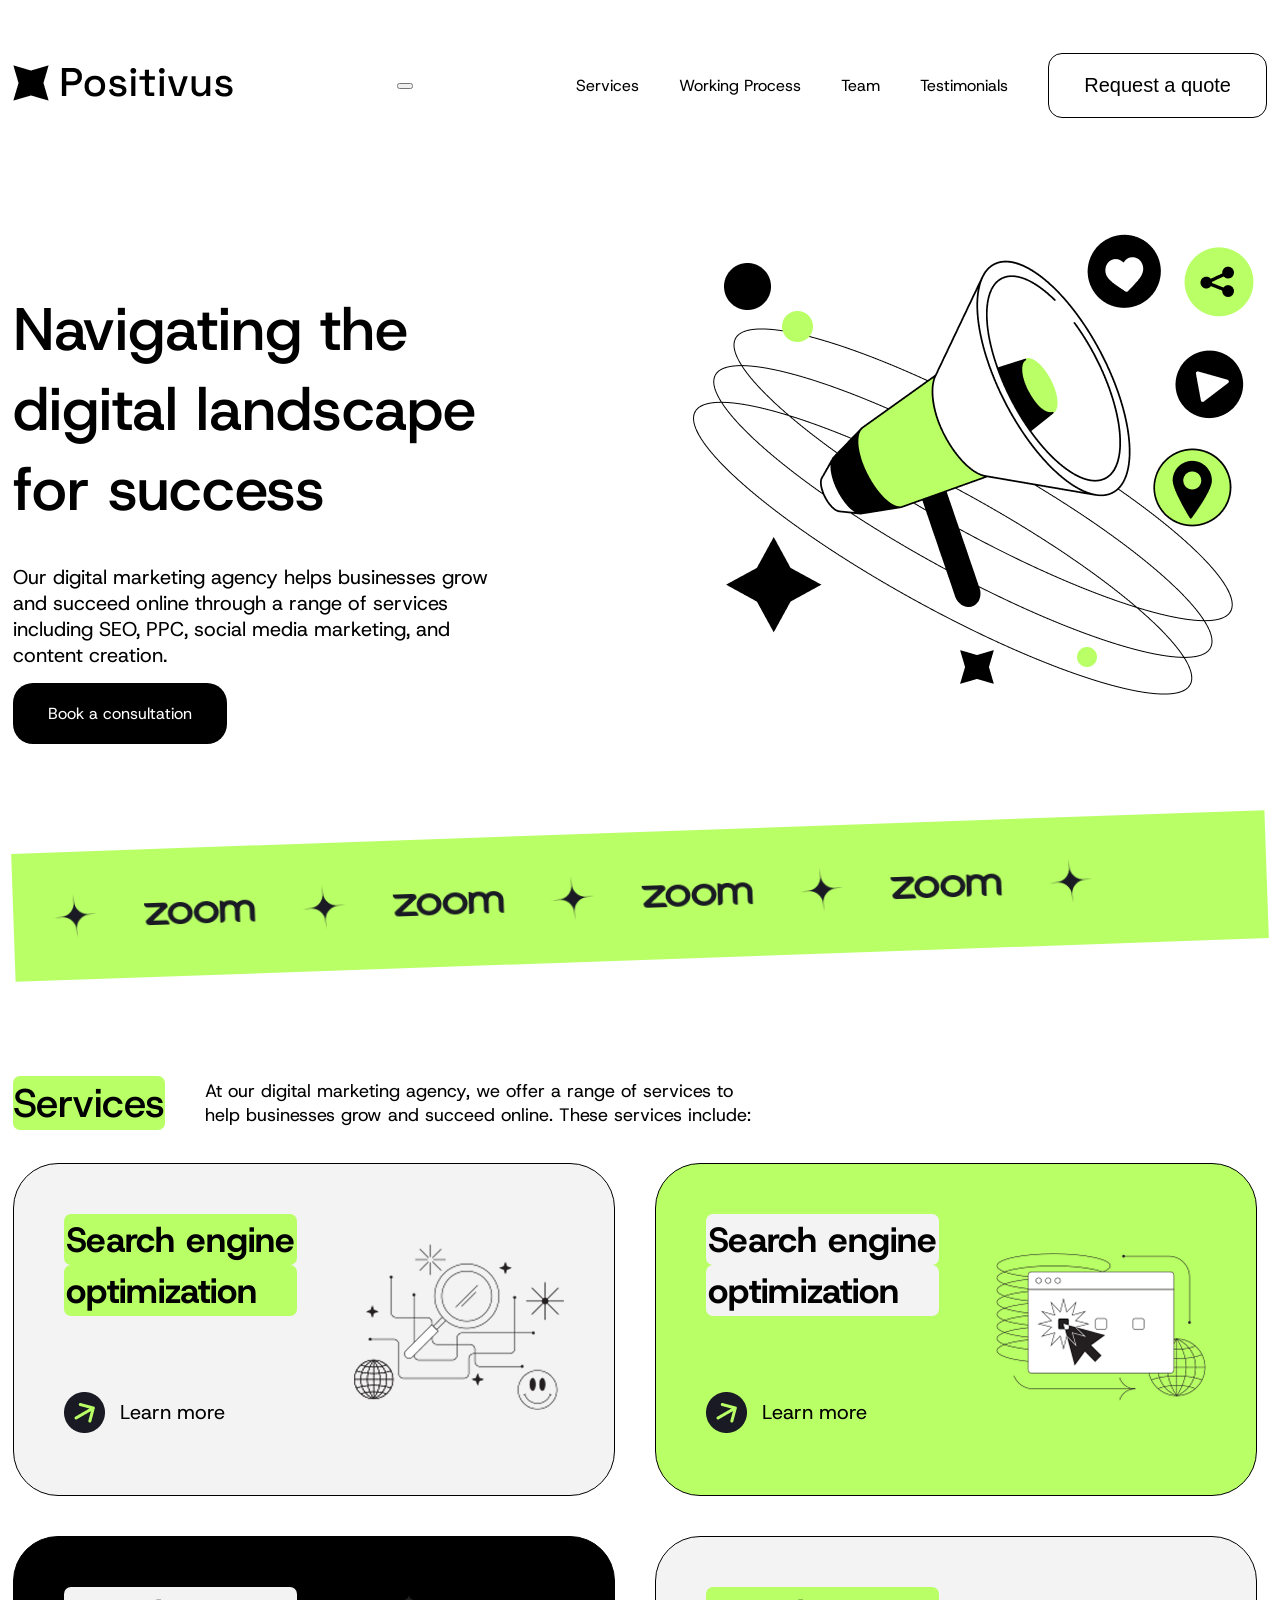
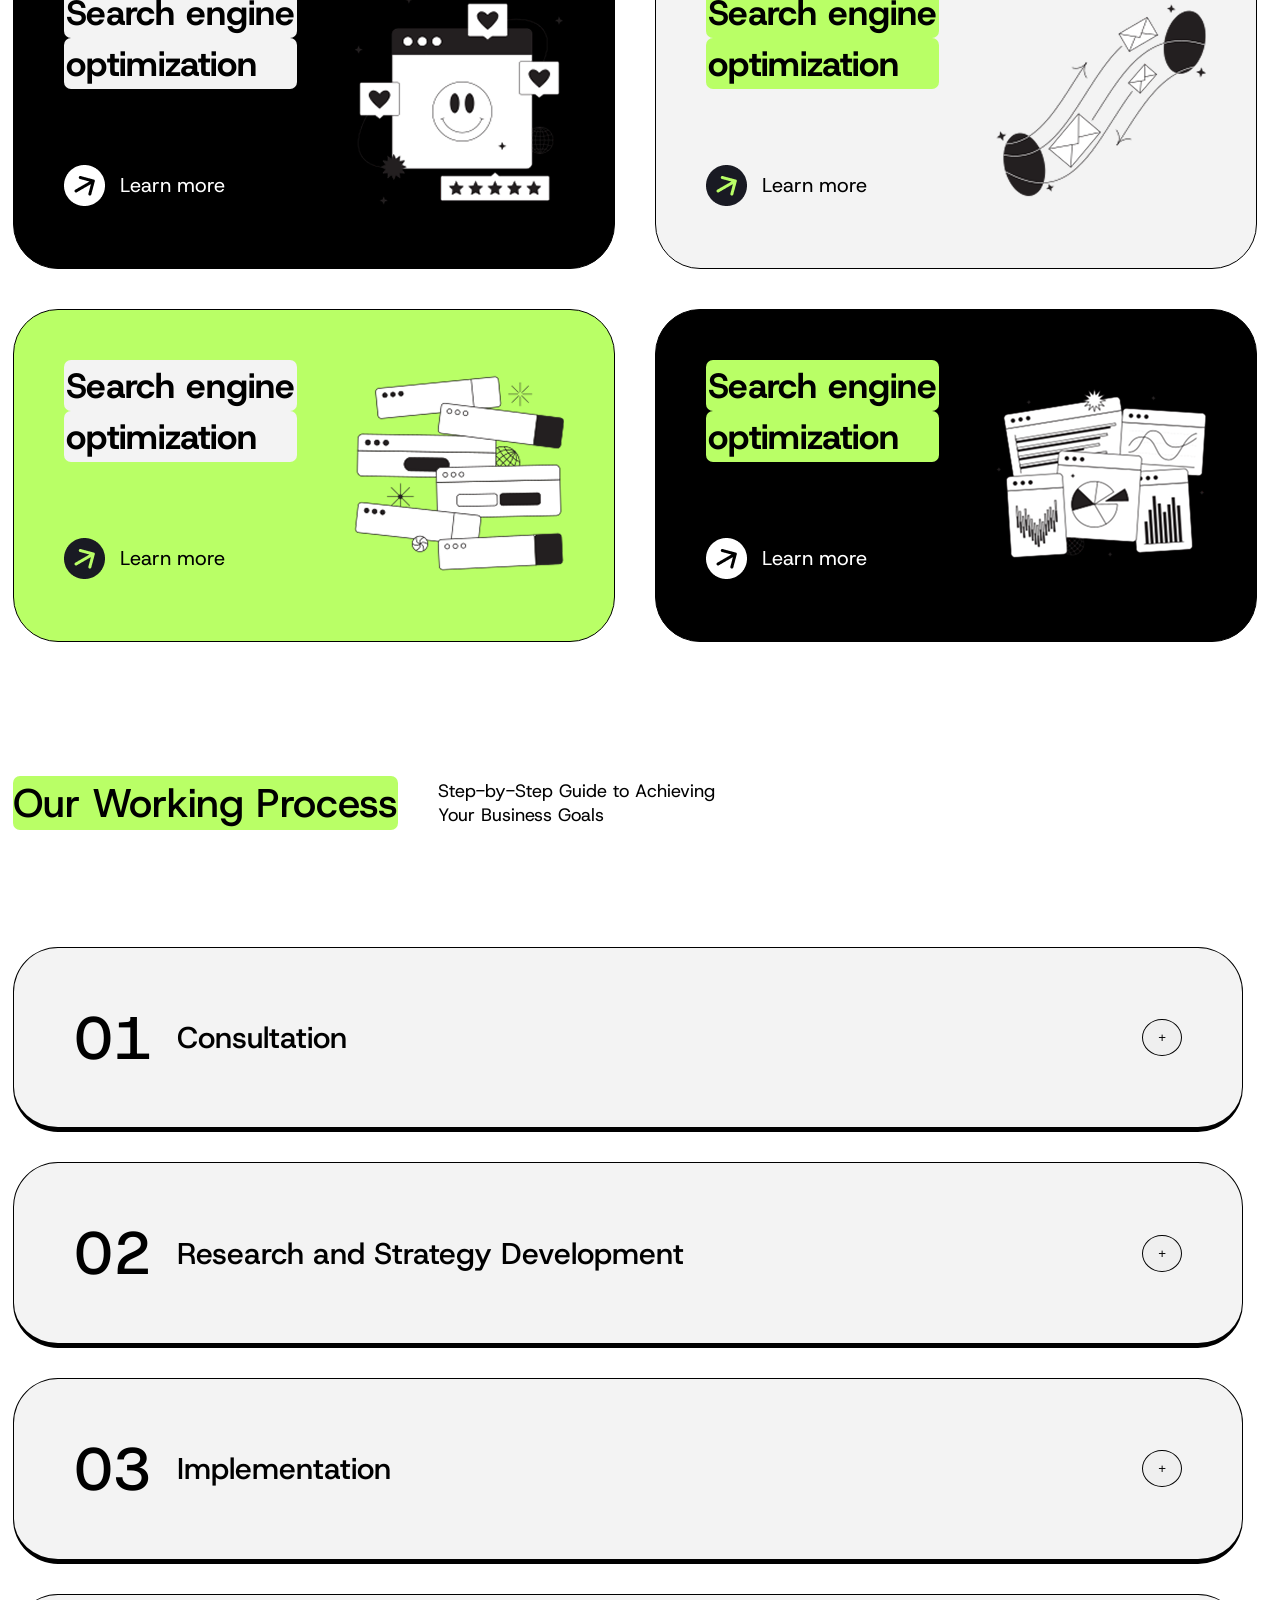
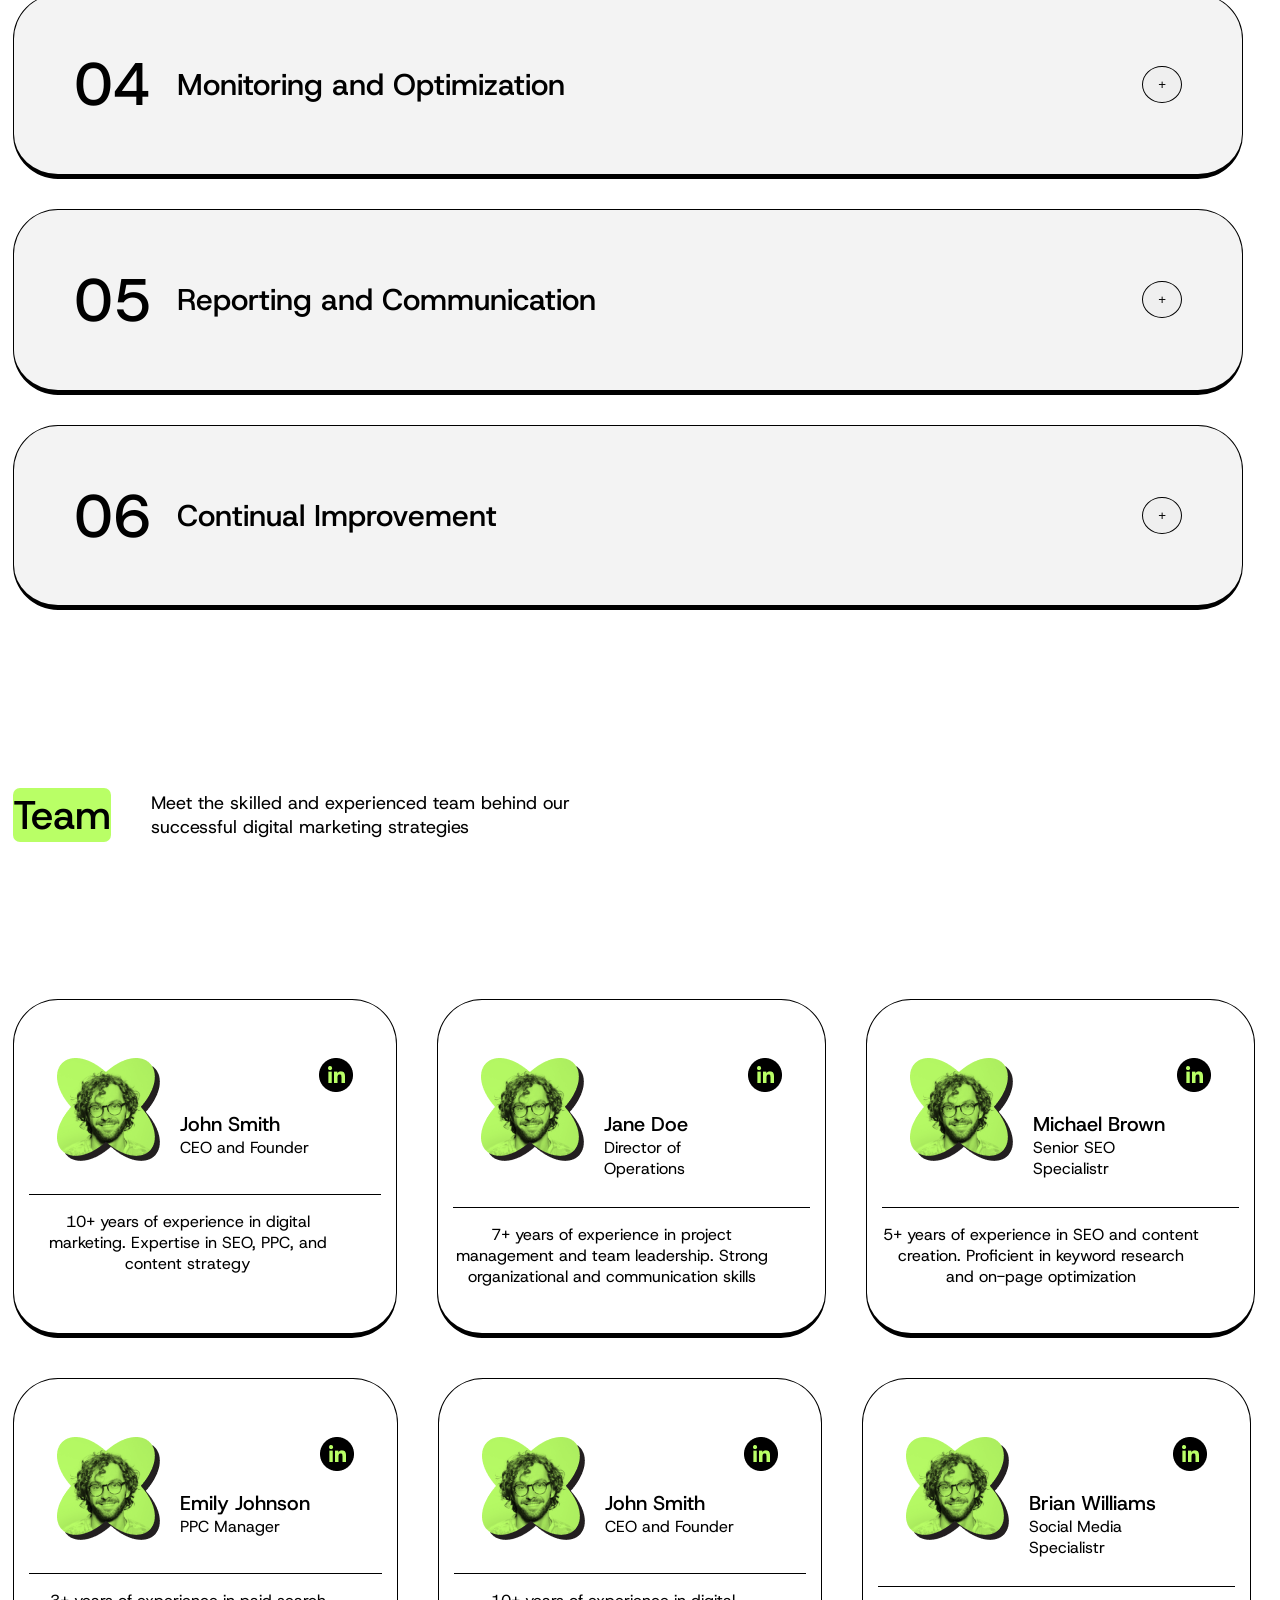
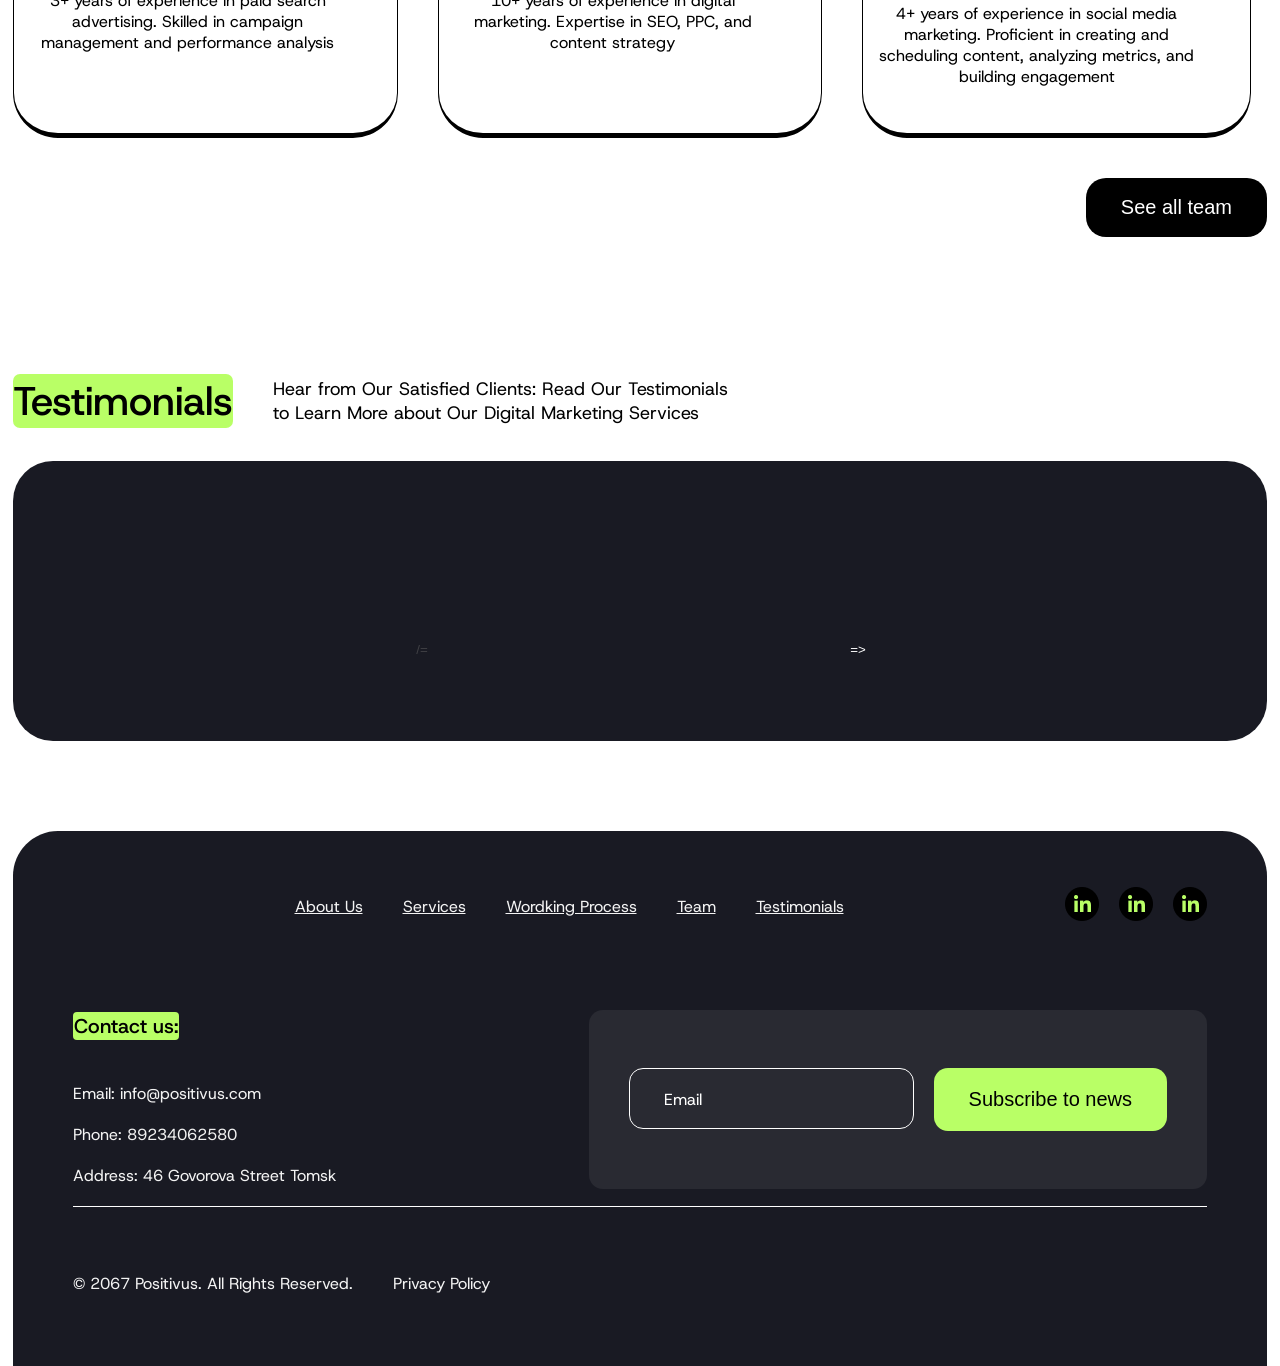
==== index.html @ 1643afaa "Add files via upload" ====
<!DOCTYPE html>
<html lang="en">
<head>
    <meta charset="UTF-8">
    <meta name="viewport" content="width=device-width, initial-scale=1.0">
    <link rel="stylesheet" href="style.css">
    <title>Document</title>
</head>
<body>
    <header class="header">
    <div class="container">
        <div class="header__wrapper">
            <a href="#" class="header__logo">
                <img src="img/Frame 9.png" alt="">
            </a>
            <button class="header__burger" aria-label="Открыть меню">
                <span></span>
                <span></span>
                <span></span>
            </button>
            <nav class="header__nav">
                <ul class="heaer__list">
                    <li class="header__item">
                        <a href="#service">Services</a>
                    </li>
                    <li class="header__item">
                        <a href="#working">Working Process </a>
                    </li>
                    <li class="header__item">
                        <a href="#team">Team</a>
                    </li>
                    <li class="header__item">
                        <a href="#teree">Testimonials</a>
                    </li>
                </ul>
                <button class="header__buttom">Request a quote</button>
            </nav>
        </div>
    </div>
</header>
    <main class="content">
        <section class="hero" id="hero">
            <div class="container">
                <div class="hero__wrapper">
                    <div class="hero__info">
                        <h1 class="hero__tittle">Navigating the digital landscape for success</h1>
                        <p class="hero__text">Our digital marketing agency helps businesses grow and succeed online through a range of services including SEO, PPC, social media marketing, and content creation.</p>
                        <a href="" class="hero__link">Book a consultation</a>
                    </div>
                    <div class="hero__img">
                        <img src="img/Illustration.jpg" alt="">
                    </div>
                </div>
                <div class="parents">
                    <div class="parents__container">
                        <div class="companny">
                            <img src="img/Vector (1).png" alt="">
                            <img src="img/Company logo.png" alt="">
                        </div>
                        <div class="companny">
                            <img src="img/Vector (1).png" alt="">
                            <img src="img/Company logo.png" alt="">
                        </div>
                        <div class="companny">
                            <img src="img/Vector (1).png" alt="">
                            <img src="img/Company logo.png" alt="">
                        </div>
                        <div class="companny">
                            <img src="img/Vector (1).png" alt="">
                            <img src="img/Company logo.png" alt="">
                        </div>
                        <div class="companny">
                            <img src="img/Vector (1).png" alt="">
                        </div>
                    </div>
                </div>
            </div>
        </section>
        <section class="service" id="service">
            <div class="container">
                <div class="service__wrapper">
                    <div class="nach">
                        <h1 class="services__tittle">Services</h1>
                        <p class="services__text">At our digital marketing agency, we offer a range of services to help businesses grow and succeed online. These services include:</p>
                    </div>
                    <div class="services__cards">
                        <div class="service__item gray__item">
                            <div class="card__text">
                                <h3 class="service__item-tittle green__tittle">Search engine</h3>
                                <h3 class="service__item-tittle green__tittle">optimization</h3>
                                <a  href="404.html" class="service__item-link">
                                    <img src="img/Icon (1).png" alt="">
                                    <p>Learn more</p>
                                </a>
                            </div>
                            <div class="card__img">
                                <img src="img/tokyo-magnifier-web-search-with-elements 2.png" alt="">
                            </div>
                        </div>
                        <div class="service__item green__item">
                            <div class="card__text">
                                <h3 class="service__item-tittle gray__tittle">Search engine</h3>
                                <h3 class="service__item-tittle gray__tittle">optimization</h3>
                                <a  href="404.html" class="service__item-link">
                                    <img src="img/Icon (1).png" alt="">
                                    <p>Learn more</p>
                                </a>
                            </div>
                            <div class="card__img">
                                <img src="img/tokyo-selecting-a-value-in-the-browser-window 1.png" alt="">
                            </div>
                        </div>
                        <div class="service__item black__item">
                            <div class="card__text">
                                <h3 class="service__item-tittle gray__tittle">Search engine</h3>
                                <h3 class="service__item-tittle gray__tittle">optimization</h3>
                                <a href="404.html" class="service__item-link">
                                    <img src="img/Icon (2).png" alt="">
                                    <p class="color__fff">Learn more</p>
                                </a>
                            </div>
                            <div class="card__img">
                                <img src="img/tokyo-browser-window-with-emoticon-likes-and-stars-around 2.png" alt="">
                            </div>
                        </div>
                        <div class="service__item gray__item">
                            <div class="card__text">
                                <h3 class="service__item-tittle green__tittle">Search engine</h3>
                                <h3 class="service__item-tittle green__tittle">optimization</h3>
                                <a  href="404.html" class="service__item-link">
                                    <img src="img/Icon (1).png" alt="">
                                    <p>Learn more</p>
                                </a>
                            </div>
                            <div class="card__img">
                                <img src="img/tokyo-sending-messages-from-one-place-to-another 1.png">
                            </div>
                        </div>
                        <div class="service__item green__item">
                            <div class="card__text">
                                <h3 class="service__item-tittle gray__tittle">Search engine</h3>
                                <h3 class="service__item-tittle gray__tittle">optimization</h3>
                                <a  href="404.html" class="service__item-link">
                                    <img src="img/Icon (1).png" alt="">
                                    <p>Learn more</p>
                                </a>
                            </div>
                            <div class="card__img">
                                <img src="img/tokyo-many-browser-windows-with-different-information 1.png" alt="">
                            </div>
                        </div>
                        <div class="service__item black__item">
                            <div class="card__text">
                                <h3 class="service__item-tittle green__tittle">Search engine</h3>
                                <h3 class="service__item-tittle green__tittle">optimization</h3>
                                <a  href="404.html" class="service__item-link">
                                    <img src="img/Icon (2).png" alt="">
                                    <p class="color__fff">Learn more</p>
                                </a>
                            </div>
                            <div class="card__img">
                                <img src="img/tokyo-volumetric-analytics-of-different-types-in-web-browsers 2.png" alt="">
                            </div>
                        </div>
                    </div>
                </div>
            </div>
        </section>
        <section class="working" id="working">
            <div class="container">
                <div class="working__wrapper">
                    <div class="nach">
                        <h1 class="services__tittle">Our Working Process </h1>
                        <p class="services__text" style="max-width: 292px;">Step-by-Step Guide to Achieving Your Business Goals</p>
                    </div>
                    <div class="workink__info">
                        <div class="working__info-list">
                            <div class="working__info-item">
                                <div class="working__info-wrapper">
                                    <div class="wor">
                                    <h2 class="working__info-tittle">01</h2>
                                    <p class="working__info-text">Consultation</p>
                                </div>

                                <div class="working__info-button">
                                    <button class="working__butoon-plus">+</button>
                                </div>

                                <div class="working__info-content">
                                    <p class="textt">During the initial consultation, we will discuss your business goals and objectives, target audience, and current marketing efforts. This will allow us to understand your needs and tailor our services to best fit your requirements.</p>
                                </div>

                                </div>
                            </div>
                            <div class="working__info-item">
                                <div class="working__info-wrapper">
                                    <div class="wor">
                                    <h2 class="working__info-tittle">02</h2>
                                    <p class="working__info-text">Research and Strategy Development</p>
                                </div>

                                <div class="working__info-button">
                                    <button class="working__butoon-plus">+</button>
                                </div>

                                <div class="working__info-content">
                                    <p class="textt">During the initial consultation, we will discuss your business goals and objectives, target audience, and current marketing efforts. This will allow us to understand your needs and tailor our services to best fit your requirements.</p>
                                </div>

                                </div>
                            </div>
                            <div class="working__info-item">
                                <div class="working__info-wrapper">
                                    <div class="wor">
                                    <h2 class="working__info-tittle">03</h2>
                                    <p class="working__info-text">Implementation</p>
                                </div>

                                <div class="working__info-button">
                                    <button class="working__butoon-plus">+</button>
                                </div>

                                <div class="working__info-content">
                                    <p class="textt">During the initial consultation, we will discuss your business goals and objectives, target audience, and current marketing efforts. This will allow us to understand your needs and tailor our services to best fit your requirements.</p>
                                </div>

                                </div>
                            </div>
                            <div class="working__info-item">
                                <div class="working__info-wrapper">
                                    <div class="wor">
                                    <h2 class="working__info-tittle">04</h2>
                                    <p class="working__info-text">Monitoring and Optimization</p>
                                </div>

                                <div class="working__info-button">
                                    <button class="working__butoon-plus">+</button>
                                </div>

                                <div class="working__info-content">
                                    <p class="textt">During the initial consultation, we will discuss your business goals and objectives, target audience, and current marketing efforts. This will allow us to understand your needs and tailor our services to best fit your requirements.</p>
                                </div>

                                </div>
                            </div>
                            <div class="working__info-item">
                                <div class="working__info-wrapper">
                                    <div class="wor">
                                    <h2 class="working__info-tittle">05</h2>
                                    <p class="working__info-text">Reporting and Communication</p>
                                </div>

                                <div class="working__info-button">
                                    <button class="working__butoon-plus">+</button>
                                </div>

                                <div class="working__info-content">
                                    <p class="textt">During the initial consultation, we will discuss your business goals and objectives, target audience, and current marketing efforts. This will allow us to understand your needs and tailor our services to best fit your requirements.</p>
                                </div>

                                </div>
                            </div>
                            <div class="working__info-item">
                                <div class="working__info-wrapper">
                                    <div class="wor">
                                    <h2 class="working__info-tittle">06</h2>
                                    <p class="working__info-text">Continual Improvement</p>
                                </div>

                                <div class="working__info-button">
                                    <button class="working__butoon-plus">+</button>
                                </div>

                                <div class="working__info-content">
                                    <p class="textt">During the initial consultation, we will discuss your business goals and objectives, target audience, and current marketing efforts. This will allow us to understand your needs and tailor our services to best fit your requirements.</p>
                                </div>

                                </div>
                            </div>
                        </div>
                    </div>
                </div>
            </div>
        </section>
        <section class="team" id="team">
            <div class="container">
                <div class="team__wrapper">
                    <div class="nach">
                        <h1 class="services__tittle">Team</h1>
                        <p class="services__text" style="max-width: 473px;">Meet the skilled and experienced team behind our successful digital marketing strategies</p>
                    </div>
                    <div class="team__list">
                        <div class="team__wrapper">
                            <div class="team__item">
                                <div class="team__item-top">
                                    <div class="team__item-img">
                                        <img src="img/Picture.png" alt="">
                                    </div>
                                    <div class="team__item-text">
                                        <p class="i__title p">John Smith</p>
                                        <p class="i__text p">CEO and Founder</p>
                                    </div>
                                    <a href="#"><img src="img/Social icon.png" alt=""></a>
                                </div>
                                <p class="team__item-bottom">10+ years of experience in digital marketing. Expertise in SEO, PPC, and content strategy</p>
                            </div>
                            <div class="team__item">
                                <div class="team__item-top">
                                    <div class="team__item-img">
                                        <img src="img/Picture.png" alt="">
                                    </div>
                                    <div class="team__item-text">
                                        <p class="i__title p">Jane Doe</p>
                                        <p class="i__text p">Director of Operations</p>
                                    </div>
                                    <a href="#"><img src="img/Social icon.png" alt=""></a>
                                </div>
                                <p class="team__item-bottom">7+ years of experience in project management and team leadership. Strong organizational and communication skills</p>
                            </div>
                            <div class="team__item">
                                <div class="team__item-top">
                                    <div class="team__item-img">
                                        <img src="img/Picture.png" alt="">
                                    </div>
                                    <div class="team__item-text">
                                        <p class="i__title p">Michael Brown</p>
                                        <p class="i__text p">Senior SEO Specialistr</p>
                                    </div>
                                    <a href="#"><img src="img/Social icon.png" alt=""></a>
                                </div>
                                <p class="team__item-bottom">5+ years of experience in SEO and content creation. Proficient in keyword research and on-page optimization</p>
                            </div>
                            <div class="team__item">
                                <div class="team__item-top">
                                    <div class="team__item-img">
                                        <img src="img/Picture.png" alt="">
                                    </div>
                                    <div class="team__item-text">
                                        <p class="i__title p">Emily Johnson</p>
                                        <p class="i__text p">PPC Manager</p>
                                    </div>
                                    <a href="#"><img src="img/Social icon.png" alt=""></a>
                                </div>
                                <p class="team__item-bottom">3+ years of experience in paid search advertising. Skilled in campaign management and performance analysis</p>
                            </div>
                            <div class="team__item">
                                <div class="team__item-top">
                                    <div class="team__item-img">
                                        <img src="img/Picture.png" alt="">
                                    </div>
                                    <div class="team__item-text">
                                        <p class="i__title p">John Smith</p>
                                        <p class="i__text p">CEO and Founder</p>
                                    </div>
                                    <a href="#"><img src="img/Social icon.png" alt=""></a>
                                </div>
                                <p class="team__item-bottom">10+ years of experience in digital marketing. Expertise in SEO, PPC, and content strategy</p>
                            </div>
                            <div class="team__item">
                                <div class="team__item-top">
                                    <div class="team__item-img">
                                        <img src="img/Picture.png" alt="">
                                    </div>
                                    <div class="team__item-text">
                                        <p class="i__title p">Brian Williams</p>
                                        <p class="i__text p">Social Media Specialistr</p>
                                    </div>
                                    <a href="#"><img src="img/Social icon.png" alt=""></a>
                                </div>
                                <p class="team__item-bottom">4+ years of experience in social media marketing. Proficient in creating and scheduling content, analyzing metrics, and building engagement</p>
                            </div>
                        </div>
                    </div>
                    <div class="yu">
                        <button class="see">See all team</button>
                    </div>
                </div>
            </div>
        </section>
        <section class="Teee" id="teree">
            <div class="container">
                <div class="nach">
                    <h1 class="services__tittle">Testimonials</h1>
                    <p class="services__text" style="max-width: 473px;">Hear from Our Satisfied Clients: Read Our Testimonials to Learn More about Our Digital Marketing Services</p>
                </div>
                <div class="section__body">
                    <div class="reviews">
  <div class="reviews__slider">
    <ul class="reviews__slider-list" id="reviews-container"></ul>
  </div>
  
  <div class="reviews__actions">
    <button class="reviews__arrow-button disabled" id="prev-btn"> /= </button>
    
    <div class="reviews__pagination">
      <ul class="pagination__list" id="pagination-container"></ul>
    </div>
    
    <button class="reviews__arrow-button" id="next-btn"> =>  </button>
  </div>
</div>

                </div>
            </div>
        </section>
        <footer>
        <div class="container">
            <div class="footer__wrapper">
                <div class="footer__top">
                    <a href="" class="logo"></a>
                    <nav class="footer__nav">
                        <ul class="footer__list">
                            <li class="footer__link-item">
                                <a class="footer__linka" href="#hero">About Us</a>
                            </li>
                            <li class="footer__link-item">
                                <a class="footer__linka" href="#service">Services</a>
                            </li>
                            <li class="footer__link-item">
                                <a class="footer__linka" href="#working">Wordking Process</a>
                            </li>
                            <li class="footer__link-item">
                                <a class="footer__linka" href="#team">Team</a>
                            </li>
                            <li class="footer__link-item">
                                <a class="footer__linka" href="#teree">Testimonials</a>
                            </li>
                        </ul>
                    </nav>
                    <div class="social__link">
                        <a href="#"><img src="img/Social icon.png" alt=""></a>
                        <a href="#"><img src="img/Social icon.png" alt=""></a>
                        <a href="#"><img src="img/Social icon.png" alt=""></a>
                    </div>
                </div>
                <div class="footer__content">
                    <div class="contact">
                        <p class="footer__contact-tittle">Contact us:</p>
                        <p class="footer__contact-text">Email: info@positivus.com</p>
                        <p class="footer__contact-text">Phone: 89234062580</p>
                        <p class="footer__contact-text">Address: 46 Govorova Street Tomsk</p>
                    </div>
                    <div class="Subscription">
                        <div class="input__group">
                            <input type="text" required>
                            <label for="">Email</label>
                        </div>
                        <button class="footer__button">Subscribe to news</button>
                    </div>
                </div>
                <div class="footer__bottom">
                    <p class="footer__bottom-text">© 2067 Positivus. All Rights Reserved.</p>
                    <a href="#" class="footer__bottom-policy">Privacy Policy</a>
                </div>
            </div>
        </div>
    </footer>
    </main>
    <dialog class="modal">
        <div class="container">
            <div class="modal__wrapper">
            <div class="modal__preview">
                <img src="img/ds.png" alt="">
            </div>
            <div class="modal__content">
                <p class="modal__text">Name</p>
                <div class="input__groups">
                            <input class="inputt1" type="text" required>
                            <label for="">Name</label>
                        </div>
                <p class="modal__text">Email*</p>
                <div class="input__groups">
                            <input class="inputt2" type="text" required>
                            <label for="">Email</label>
                        </div>
                <p class="modal__text">Tell us about your quote*</p>
                <div class="input__groups ">
                            <input class="inputt3 big " type="text" required>
                            <label for="">I wanna tell you a story...</label>
                        </div>
                    <button class="modal__button">Request a quote</button>
                    <div class="massage">
                        <p class="tanck"></p>
                    </div>
            </div>
            <button class="close__button">x</button>
        </div>
        </div>
    </dialog>
    <script src="script.js"></script>
</body>
</html>
---- style.css ----
@import url('https://fonts.googleapis.com/css2?family=Cormorant:ital,wght@0,300..700;1,300..700&family=Host+Grotesk:ital,wght@0,300..800;1,300..800&family=Inter:ital,opsz,wght@0,14..32,100..900;1,14..32,100..900&family=Jost:ital,wght@0,100..900;1,100..900&family=Lato:ital,wght@0,100;0,300;0,400;0,700;0,900;1,100;1,300;1,400;1,700;1,900&family=Momo+Trust+Display&family=Montserrat:ital,wght@0,100..900;1,100..900&family=Nunito+Sans:ital,opsz,wght@0,6..12,200..1000;1,6..12,200..1000&family=Nunito:ital,wght@0,200..1000;1,200..1000&family=Open+Sans:ital,wght@0,300..800;1,300..800&family=PT+Serif:ital,wght@0,400;0,700;1,400;1,700&family=Plus+Jakarta+Sans:ital,wght@0,200..800;1,200..800&family=Poppins:ital,wght@0,100;0,200;0,300;0,400;0,500;0,600;0,700;0,800;0,900;1,100;1,200;1,300;1,400;1,500;1,600;1,700;1,800;1,900&family=Public+Sans:ital,wght@0,100..900;1,100..900&family=Quicksand:wght@300..700&family=Raleway:ital,wght@0,100..900;1,100..900&family=Rethink+Sans:ital,wght@0,400..800;1,400..800&family=Roboto:ital,wght@0,100..900;1,100..900&family=Source+Sans+3:ital,wght@0,200..900;1,200..900&family=Space+Grotesk:wght@300..700&family=Ubuntu:ital,wght@0,300;0,400;0,500;0,700;1,300;1,400;1,500;1,700&family=Work+Sans:ital,wght@0,100..900;1,100..900&display=swap');

a{
    text-decoration: none;
    color: inherit;
}

ul{
    list-style: none;
    margin: 0;
    padding: 0;
}

body{
    font-family: "Host Grotesk", sans-serif;
    margin: 0 auto;
    padding: 0 auto;
}

.container{
    margin: 0 auto;
    max-width: 1254px;
    padding: 0 10px ;
}

.header__wrapper{
    display: flex;
    align-items: center;
    justify-content: space-between;
    padding: 53px 0 ;
}

.header__nav{
    display: flex;
    align-items: center;
    gap: 40px;
}

.heaer__list{
    display: flex;
    align-items: center;
    gap:0 40px;
}
.header__link{
    font-size: 20px;
}

.header__buttom{
    font-size: 20px;
    padding: 20px 35px;
    border: 1px solid;
    background-color: inherit;
    border-radius: 14px;
}

.hero{
    margin-top: 51px;
    margin-bottom: 83px;
}

.hero__wrapper{
    display: flex;
    align-items: center;
    justify-content: space-between;
    margin-bottom: 90px;
}

.hero__tittle{
    font-weight: 500;
    font-size: 60px;
    max-width: 531px;
    margin-bottom: 35px;
}

.hero__text{
    font-size: 20px;
    margin-bottom: 35px;
    max-width: 500px;
}

.hero__link{
    color: #FFF;
    background-color: #000;
    padding:20px 35px ;
    border-radius: 20px;
}

.parents{
    background-color: #B9FF66;
    transform: rotate(-2deg);
    margin: 50px 0 ;
}

.parents__container{
    display: flex;
    padding: 40px;
    gap: 47px;
}
.companny{
    display: flex;
    align-items: center;
    gap: 47px ;
}

.service__item{
    width: 500px;
    max-height: 310px;
    border: 1px solid;
    border-radius: 45px;
    display: flex;
    justify-content: space-between;
    align-items: center;
    padding: 50px;
    box-shadow: 0px 4px 0px 0px #0000;
}

.services__cards{
    display: flex;
    flex-wrap: wrap;
    gap: 40px;
}

.card__text{
    font-size: 30px;
    font-weight: 500;
}

.service__item-tittle{
    padding: 2px;
    background-color: #B9FF66;
    border-radius: 7px;
    margin: 0 auto;
}

.service__item-link{
    display: flex;
    align-items: center;
    gap: 15px;
    font-size: 20px;
    font-weight: 400;
    margin-top: 63px;
}

.color__fff{
    color: #FFF;
}

.gray__item{
    background-color: #F3F3F3;
}

.green__item{
    background-color: #B9FF66;
}

.black__item{
    background-color: #000;
}

.gray__tittle{
    background-color: #F3F3F3;
    border-radius: 7px;
    margin: 0 auto;
}

.nach{
    display: flex;
    gap: 40px;
    align-items: center;
}

.services__tittle{
    border-radius: 7px;
    background-color: #B9FF66;
    font-size: 40px;
    font-weight: 500;
}

.services__text{
    max-width: 550px;
    font-size: 18px;
}

.working{
    margin-top: 100px;
    margin-bottom: 144px;
}

.working__info-list{
    margin-top: 84px;
    gap: 0 30px;
}

.service__item-link{
    cursor: pointer;
}


.working__info-item{
    background-color: #F3F3F3;
    width: 1230px ;
    border-radius: 45px;
    border: 1px solid #000 ;
    border-bottom: 5px solid #000;
    margin-bottom: 30px;
    box-sizing: border-box;
}

.working__info-wrapper{
    padding: 0 60px;
    display: flex;
    align-items: center;
    justify-content: space-between;
    flex-wrap: wrap;
}

.working__info-tittle{
    font-size: 60px;
    font-weight: 500;
}

.working__info-text{
    font-size: 30px;
    font-weight: 500;
}

.wor{
    display: flex;
    align-items: center;
    gap: 25px;
}

.working__butoon-plus{
    border-radius: 50%;
    border: 1px solid #000;
    padding: 10px 15px;
}

.working__info-content{
    overflow: hidden;
    max-height: 0;
    transition: max-height 0.3s ease;
    width: 100%;
}

.working__info-content.active{
    max-height: 1114px;
    background-color: #B9FF66;
    transition: 1s;
}
.working__info-item.active{
    background-color: #B9FF66;
}

.working__info-content.active .working__info{
    max-height: 200px;
    margin-top: 20px;
}

.textt{
    max-width: 1114px;
    padding-top: 30px;
    border-top: 1px solid #000;
}

.team__item{
    max-width: 357px;
    border: 1px solid #000;
    border-bottom: 5px solid #000;
    border-radius: 45px;
    padding: 30px 15px;
}

.team__item-top{
    display: flex;
    padding: 28px;
    max-width: 317px;
    border-bottom:1px solid #000 ;
}

.team__item-text{
    margin-left: 20px;
    margin-right: 10px;
}

.p{
    margin: 0 auto;
}

.i__title{
    font-size: 20px;
    font-weight: 500;
    margin-top: 53px;
}

.team__item-bottom{
    max-width: 317px;
    text-align: center;
}

.team__list{
    margin-top: 84px;
}

.team__wrapper{
    display: flex;
    flex-wrap: wrap;
    gap: 40px;
    max-width: 1441px;
    width: 100%;
}

.see{
    background-color: #000;
    color: #FFF;
    font-size: 20px;
    padding: 18px 35px;
    border-radius: 20px;
    border: none;

}

.reviews {
    display: flex;
    flex-direction: column;
    row-gap: 60px;
    padding: 84px 0 68px;
    border-radius: 40px;
    background-color: #191A23;
    color: #F3F3F3;
    overflow: hidden;
}

.reviews__slider {
    width: 100%;
    padding-inline: 40px;
    box-sizing: border-box;
}

.reviews__slider {
    width: 100%;
    overflow: hidden;
    position: relative;
}

.reviews__slider-list {
    display: flex;
    column-gap: 30px;
    scroll-snap-type: x mandatory;
    overflow-x: auto;
    scroll-behavior: smooth;
    margin: 0;
    
    padding: 0 calc(50% - 303px) 20px;
    
    list-style: none;
    -ms-overflow-style: none;
    scrollbar-width: none;
}

.reviews__slider-list::-webkit-scrollbar {
    display: none;
}

.reviews__slider-item {
    scroll-snap-align: center;
    min-width: 606px;
    box-sizing: border-box;
}


.pagination__button img {
    filter: brightness(0) invert(1);
    opacity: 0.4;
    transition: opacity 0.3s ease, filter 0.3s ease;
}

.pagination__button:hover img {
    opacity: 0.8;
}

.pagination__button.is__current img {
    filter: invert(86%) sepia(85%) saturate(362%) hue-rotate(28deg) brightness(120%) contrast(105%);
    opacity: 1;
}

.reviews__slider-list {
    display: flex;
    column-gap: 50px;
    scroll-snap-type: x mandatory;
    overflow-x: auto; 
    scroll-behavior: smooth; 
    margin: 0;
    padding: 0 0 20px 0;
    list-style: none;
    
    -ms-overflow-style: none;
    scrollbar-width: none;
}

.reviews__slider-list::-webkit-scrollbar {
    display: none;
}


.reviews__slider-item {
    scroll-snap-align: start;
    min-width: 606px;
    box-sizing: border-box;
}

.reviews__card {
    display: flex;
    flex-direction: column;
    row-gap: 24px;
    margin: 0;
}

.reviews__card-body {
    border: 1px solid #B9FF66;
    border-radius: 40px;
    padding: 48px 52px;
    position: relative;
    background-color: #191A23;
}

.reviews__card-body::after {
    width: 30px;
    height: 30px;
    position: absolute;
    content: '';
    background-color: #191A23;
    
    top: calc(100% - 15px); 
    left: 60px;
    
    rotate: 45deg;
    border: inherit;
    
    border-top: none;
    border-left: none;
    z-index: 1; 
}

.reviews__card-footer {
    display: flex;
    flex-direction: column;
    padding-left: 65px;
}

.reviews__card-name {
    font-style: normal;
    font-weight: 600;
    color: #B9FF66;
}

.reviews__card-companny {
    font-style: normal;
    color: #FFF;
}

.reviews__actions {
    display: flex;
    justify-content: space-between;
    align-items: center;
    width: 100%;
    margin-inline: auto;
    max-width: 564px;
    padding-inline: 40px;
    box-sizing: border-box;
}

.reviews__arrow-button {
    width: 48px;
    height: 48px;
    background-color: transparent;
    border: none;
    cursor: pointer;
    display: flex;
    align-items: center;
    justify-content: center;
    padding: 0;
}

.reviews__arrow-button:not(.disabled) {
    color: #FFF;
}

.reviews__arrow-button.disabled {
    color: #666;
    cursor: not-allowed;
    opacity: 0.5;
}

.pagination__list {
    display: flex;
    padding: 0;
    margin: 0;
    list-style: none;
    column-gap: 10px;
}

.pagination__button {
    width: 24px;
    height: 24px;
    background-color: transparent;
    border: none;
    padding: 0;
    cursor: pointer;
    display: flex;
    align-items: center;
    justify-content: center;
}


.pagination__button.is__current img {
    filter: invert(90%) sepia(35%) saturate(2000%) hue-rotate(45deg) brightness(110%) contrast(105%);
}


.footer__wrapper{
    margin-top: 90px;
    padding: 56px 60px;
    background-color: #191A23;
    border-radius: 45px 45px 0 0;
    color: #F3F3F3;
}

.footer__top{
    display: flex;
    justify-content: space-between;
    align-items: center;
    margin-bottom: 66px;
}

.footer__list{
    display: flex;
    align-items: center;
    gap: 0 40px;
}

.footer__linka{
    text-decoration: underline;
    color: #F3F3F3;
}

.social__link{
    display: flex;
    gap: 0 20px;
}

.footer__content{
    display: flex;
    align-items: center;
    justify-content: space-between;
}

.footer__contact-tittle{
    color: #000;
    margin-bottom: 27px;
    background-color: #B9FF66;
    padding: 1px;
    display: inline-block;
    font-size: 20px;
    font-weight: 500;
    border-radius: 4px;
}

.footer__contact-text{
    margin-bottom: 20px;
}

.Subscription{
    display: flex;
    gap: 20px;
    padding: 58px 40px;
    background-color: #292A32;
    border-radius: 14px;
}

.footer__button{
    color: #000;
    background-color: #B9FF66;
    border: none;
    padding: 20px 35px;
    border-radius: 14px;
    font-size: 20px;
}

.footer__bottom{
    padding-top: 50px;
    border-top: 1px solid #FFF;
    display: flex;
    align-items: center;
    gap: 0 40px;
}

.input__group {
    position: relative;
    width: 285px;
}

.input__group input {
    width: 100%;
    padding: 22px 35px;
    border: 1px solid #fff;
    background: transparent;
    outline: none;
    border-radius: 14px;
    color: #fff;
    box-sizing: border-box;
}

.input__group label {
    position: absolute;
    top: 50%;
    left: 35px;
    transform: translateY(-50%);
    color: #fff;
    pointer-events: none;
    transition: all 0.3s ease;
}


.input__group input:focus ~ label,
.input__group input:valid ~ label {
    top: 0;
    font-size: 12px;
    background-color: #000;
    padding-inline: 5px;
    left: 25px;
}


.header__buttom:hover{
    background-color: #B9FF66;
}

.Teee{
    margin-top: 104px;
}

.yu{
    margin-left: auto;
}

.modal{
    width: 100%;
    height: 707px;
    background-color: #F3F3F3;
    border-radius: 45px;
    border: none;
    max-width: 1440px;
    overflow: hidden;
}

.modal__wrapper{
    position: relative;
    padding: 60px 100px;
    display: flex;
    align-items: center;
    justify-content: space-between;
    overflow: hidden;
}

.modal__text{
    margin-bottom: 5px;
}

.input__groups{
    position: relative;
    width: 555px;
}


.input__groups input {
    width: 100%;
    padding: 22px 35px;
    border: 1px solid #000;
    background: transparent;
    outline: none;
    border-radius: 14px;
    color: #000;
    box-sizing: border-box;
}

.input__groups label {
    position: absolute;
    top: 50%;
    left: 35px;
    transform: translateY(-50%);
    color: #898989;
    pointer-events: none;
    transition: all 0.3s ease;
}

.input__groups input:focus ~ label,
.input__groups input:valid ~ label {
    top: 0;
    font-size: 12px;
    background-color: #000;
    padding-inline: 5px;
    left: 25px;
}

.big{
    height: 190px;
}

.modal__button{
    margin-top: 40px;
    color: #fff;
    background-color: #191A23;
    padding: 20px 200px;
    border: none;
    border-radius: 20px;
    display: inline-block;
    font-size: 20px;
}

.close__button{
    position: absolute;
    top: 40px;
    right: 35px;
    width: 20px;
    height: 20px;
    font-size: 30px;
    border: none;
    background: inherit;
}

.see:hover{
    background-color: #B9FF66;
    transition: 0.3s;
    color: #000;
}

.input__groups input.error {
    border: 1px solid #ff4d4d;
    background-color: #fff5f5;
}
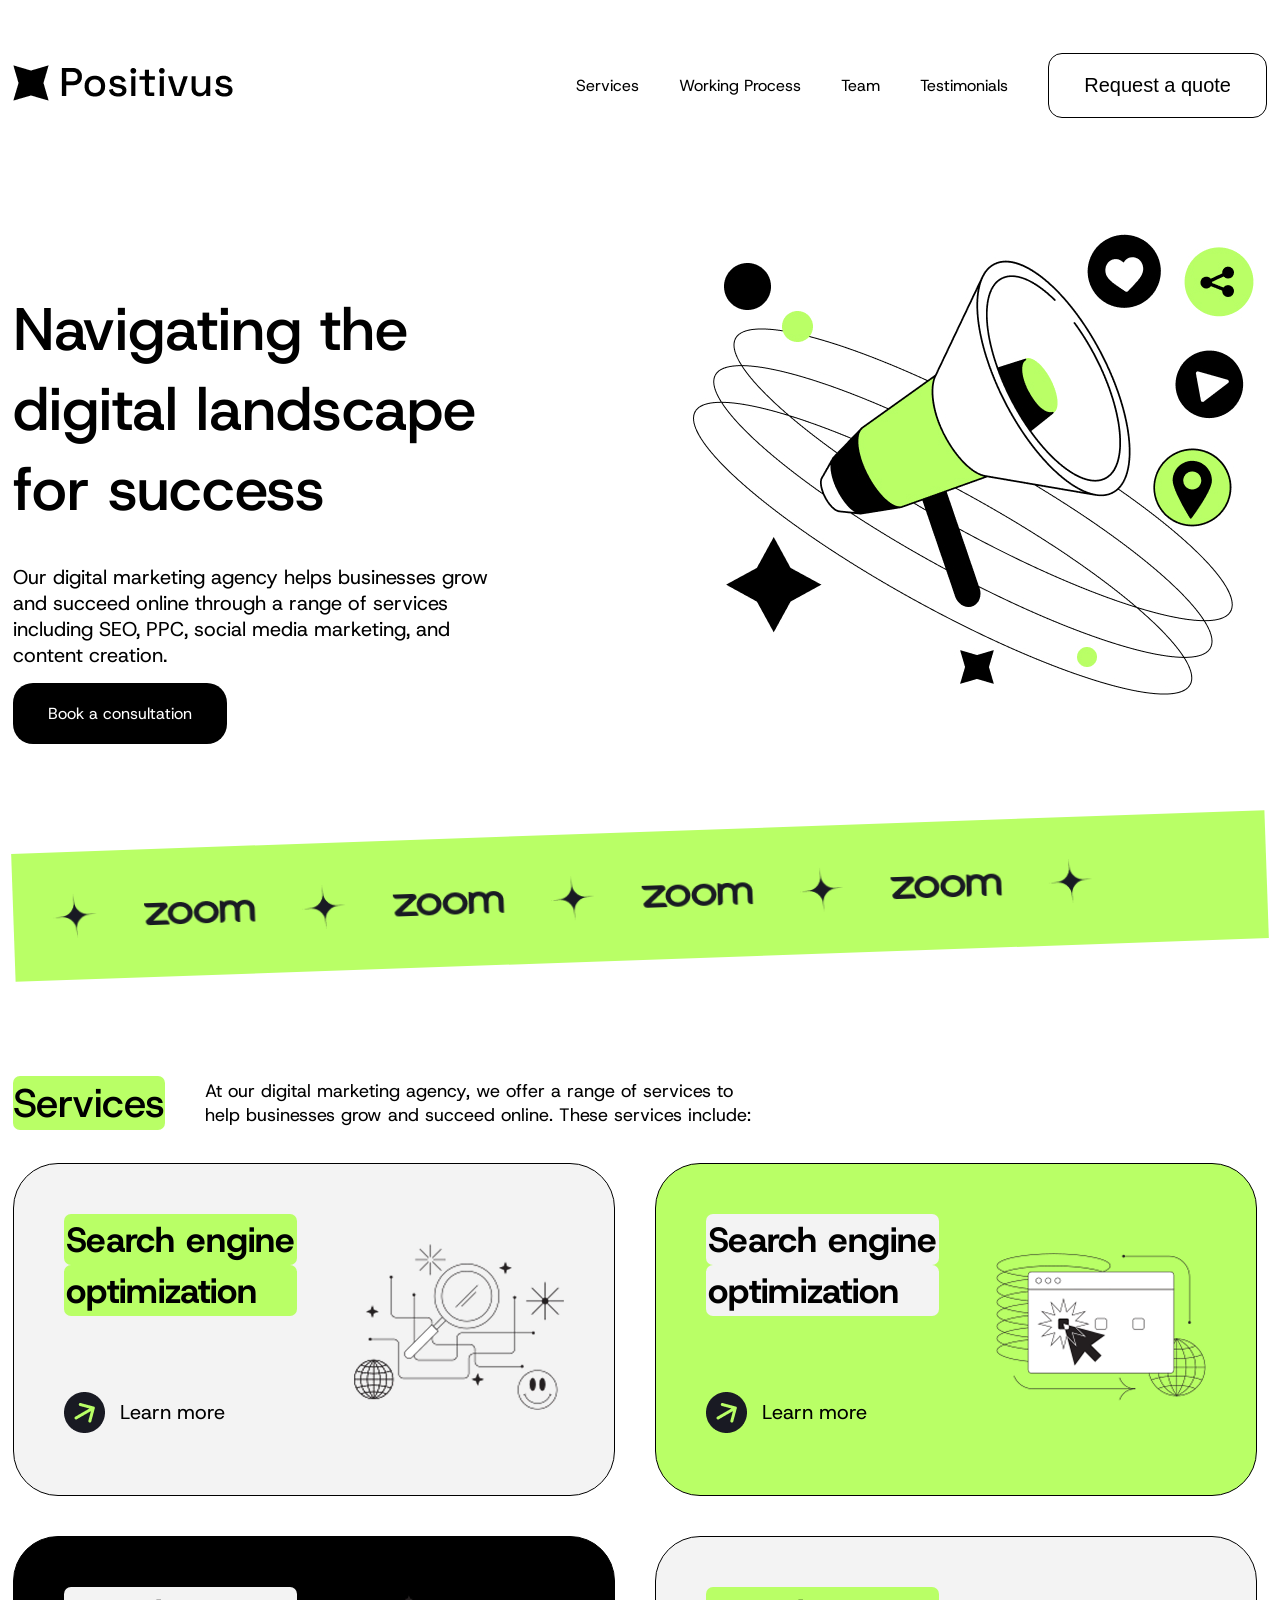
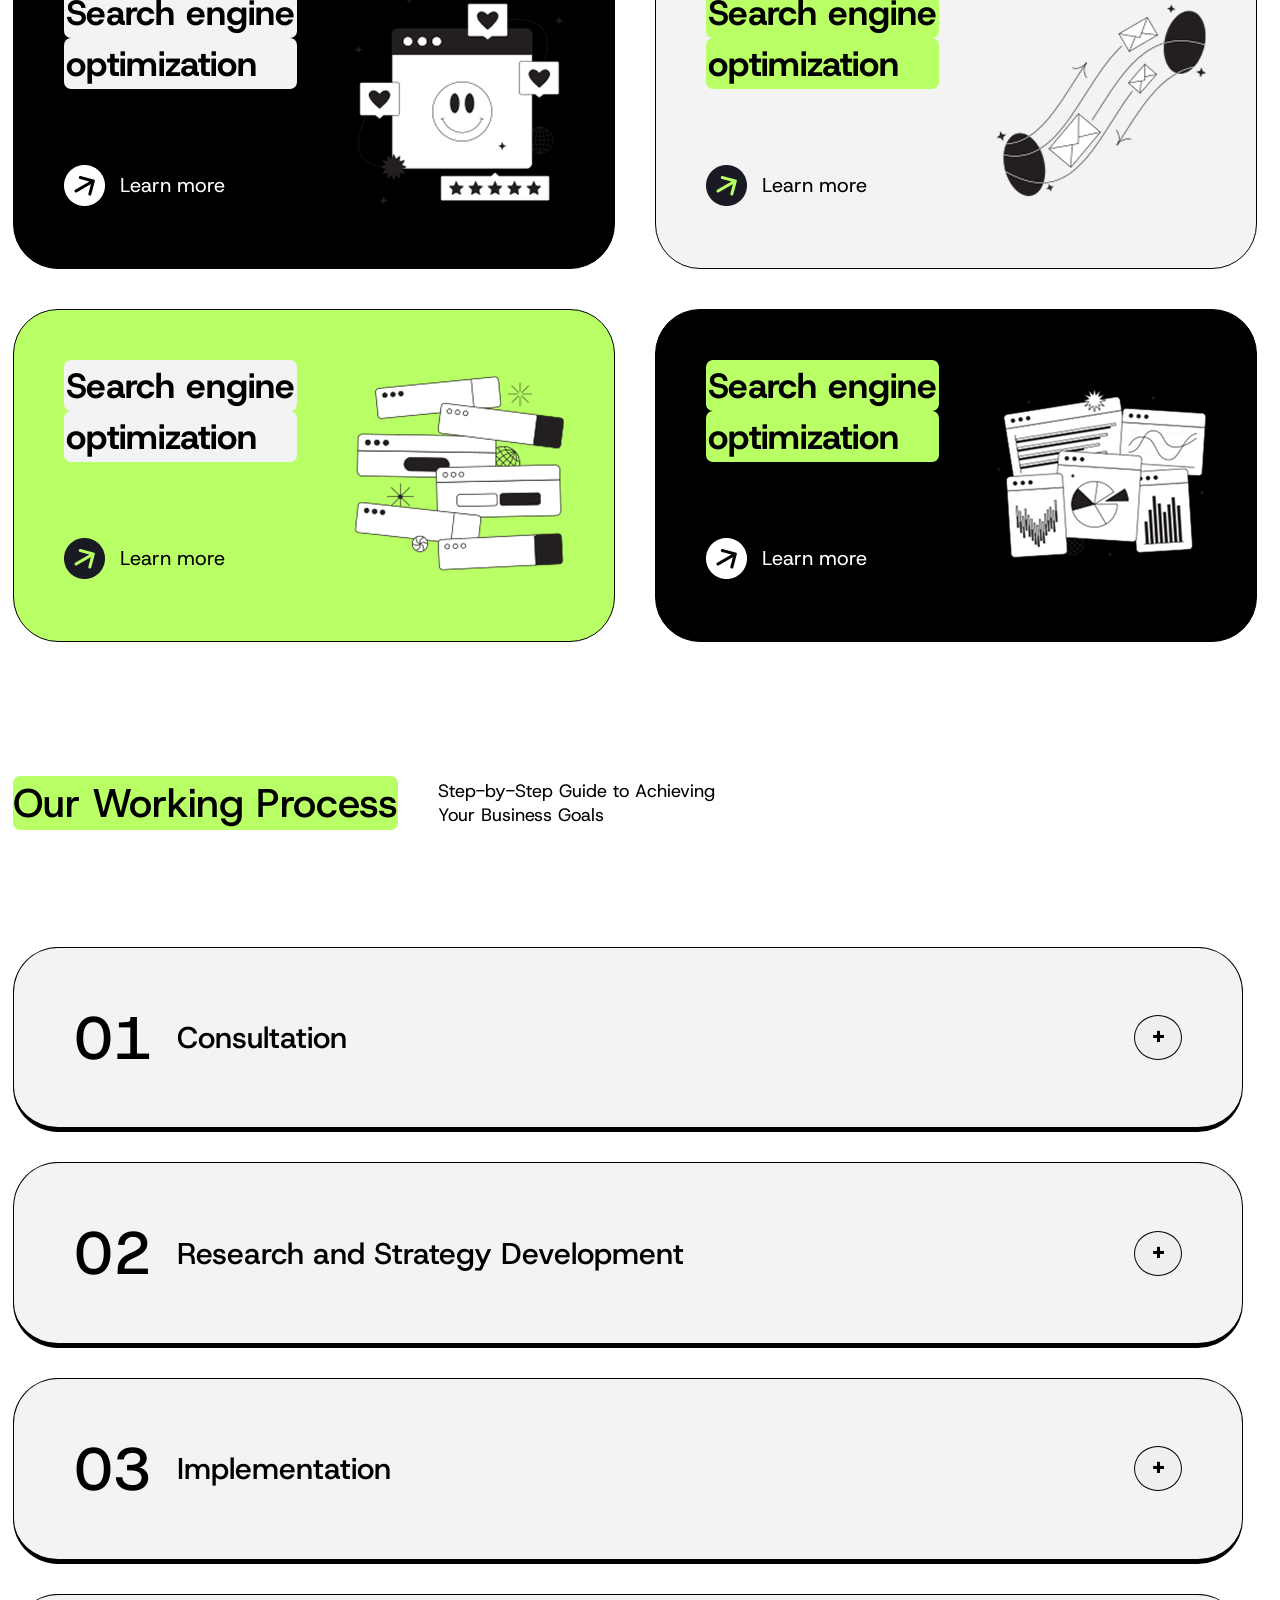
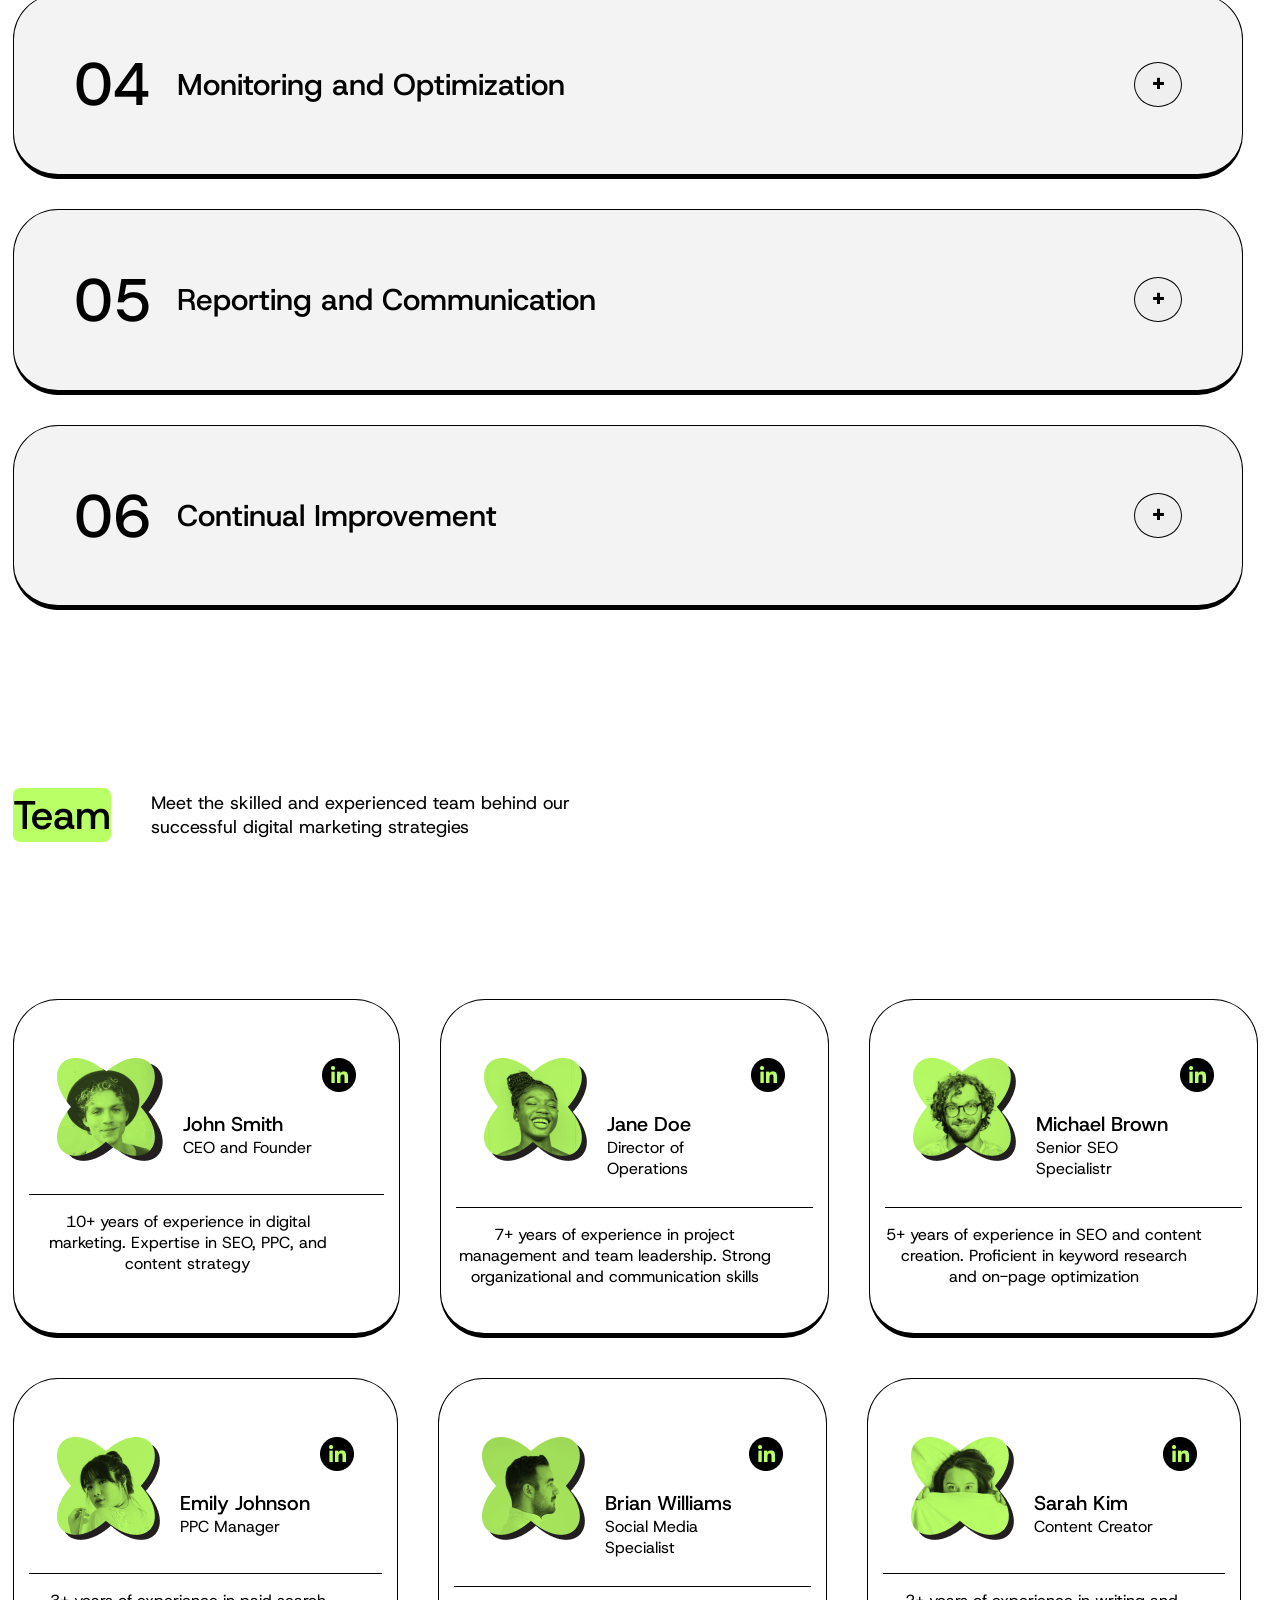
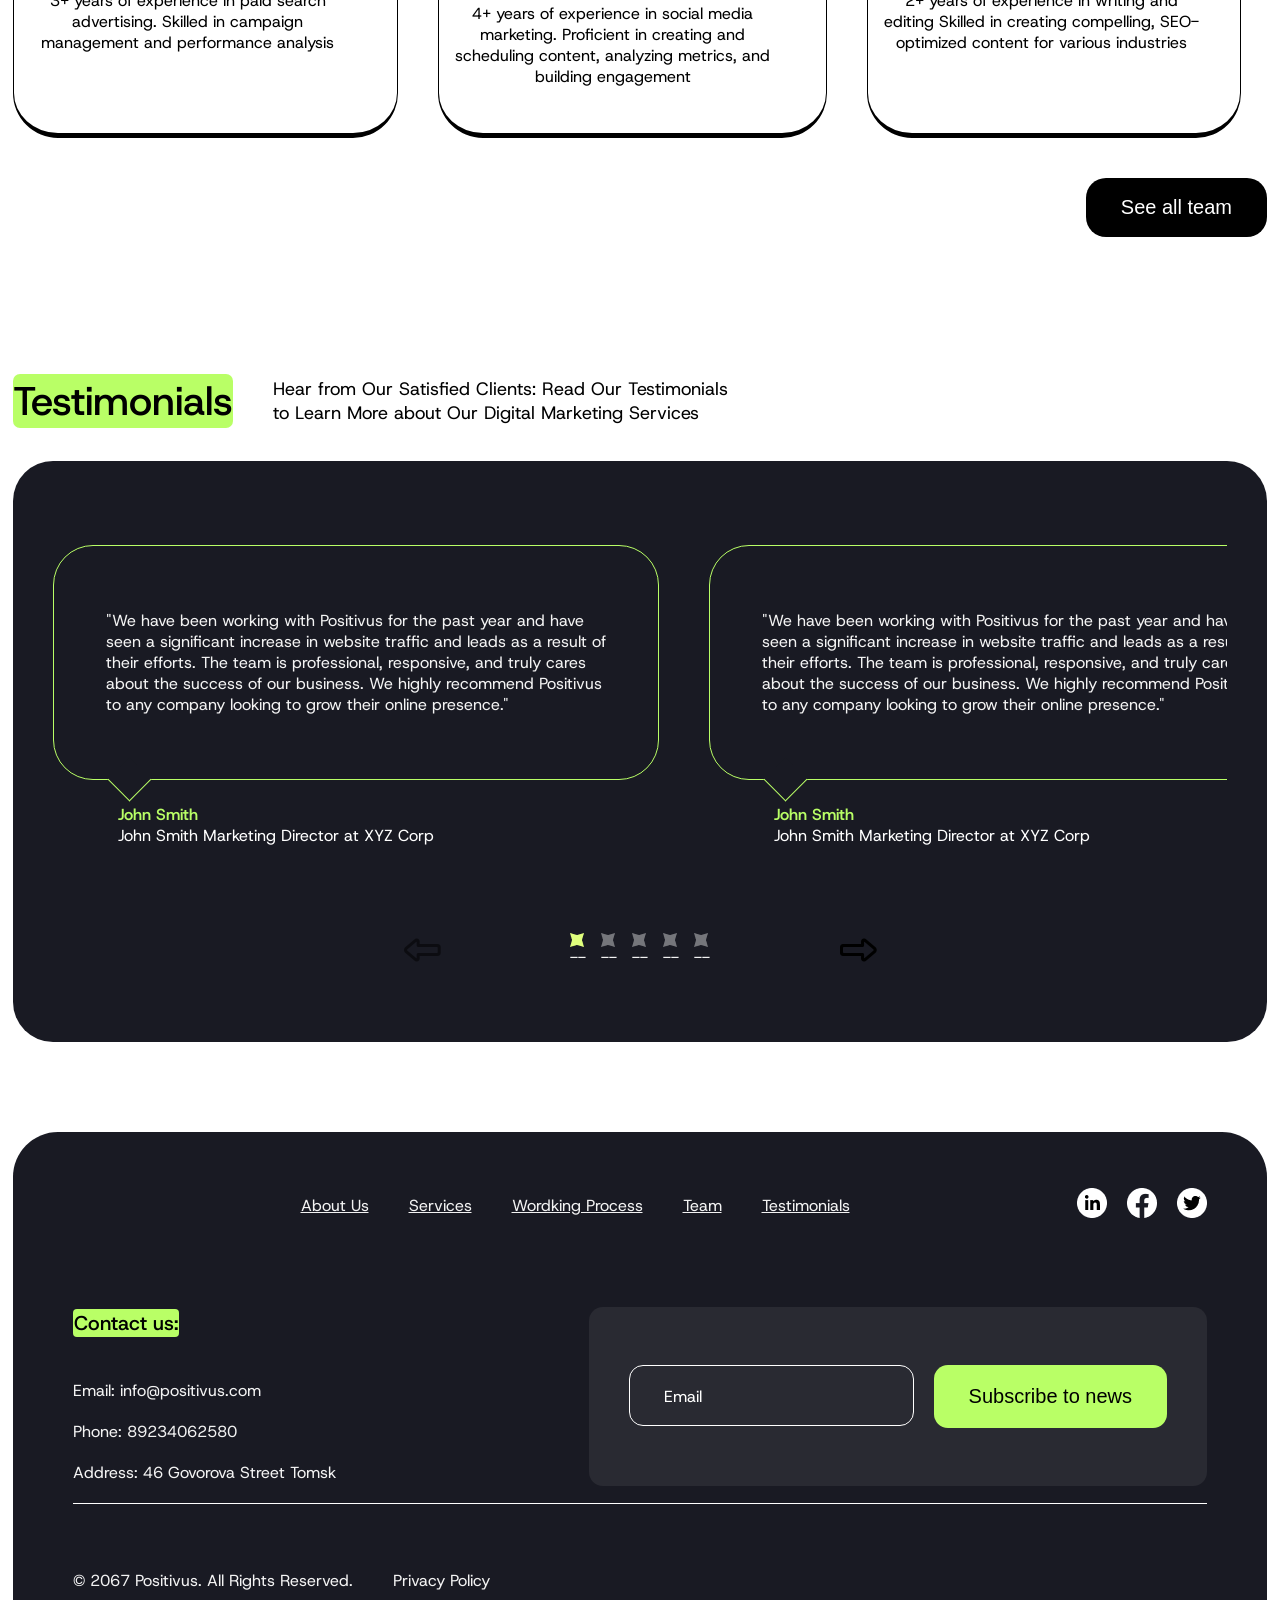
==== commit 663ea26a: "Add files via upload" ====
--- a/index.html
+++ b/index.html
@@ -13,11 +13,6 @@
             <a href="#" class="header__logo">
                 <img src="img/Frame 9.png" alt="">
             </a>
-            <button class="header__burger" aria-label="Открыть меню">
-                <span></span>
-                <span></span>
-                <span></span>
-            </button>
             <nav class="header__nav">
                 <ul class="heaer__list">
                     <li class="header__item">
@@ -294,7 +289,7 @@
                             <div class="team__item">
                                 <div class="team__item-top">
                                     <div class="team__item-img">
-                                        <img src="img/Picture.png" alt="">
+                                        <img src="img/Picture (1).png" alt="">
                                     </div>
                                     <div class="team__item-text">
                                         <p class="i__title p">John Smith</p>
@@ -307,7 +302,7 @@
                             <div class="team__item">
                                 <div class="team__item-top">
                                     <div class="team__item-img">
-                                        <img src="img/Picture.png" alt="">
+                                        <img src="img/d.png" alt="">
                                     </div>
                                     <div class="team__item-text">
                                         <p class="i__title p">Jane Doe</p>
@@ -333,7 +328,7 @@
                             <div class="team__item">
                                 <div class="team__item-top">
                                     <div class="team__item-img">
-                                        <img src="img/Picture.png" alt="">
+                                        <img src="img/Picture (2).png" alt="">
                                     </div>
                                     <div class="team__item-text">
                                         <p class="i__title p">Emily Johnson</p>
@@ -346,28 +341,28 @@
                             <div class="team__item">
                                 <div class="team__item-top">
                                     <div class="team__item-img">
-                                        <img src="img/Picture.png" alt="">
-                                    </div>
-                                    <div class="team__item-text">
-                                        <p class="i__title p">John Smith</p>
-                                        <p class="i__text p">CEO and Founder</p>
-                                    </div>
-                                    <a href="#"><img src="img/Social icon.png" alt=""></a>
-                                </div>
-                                <p class="team__item-bottom">10+ years of experience in digital marketing. Expertise in SEO, PPC, and content strategy</p>
-                            </div>
-                            <div class="team__item">
-                                <div class="team__item-top">
-                                    <div class="team__item-img">
-                                        <img src="img/Picture.png" alt="">
+                                        <img src="img/Picture (3).png" alt="">
                                     </div>
                                     <div class="team__item-text">
                                         <p class="i__title p">Brian Williams</p>
-                                        <p class="i__text p">Social Media Specialistr</p>
+                                        <p class="i__text p">Social Media Specialist</p>
                                     </div>
                                     <a href="#"><img src="img/Social icon.png" alt=""></a>
                                 </div>
                                 <p class="team__item-bottom">4+ years of experience in social media marketing. Proficient in creating and scheduling content, analyzing metrics, and building engagement</p>
+                            </div>
+                            <div class="team__item">
+                                <div class="team__item-top">
+                                    <div class="team__item-img">
+                                        <img src="img/Picture (4).png" alt="">
+                                    </div>
+                                    <div class="team__item-text">
+                                        <p class="i__title p">Sarah Kim</p>
+                                        <p class="i__text p">Content Creator</p>
+                                    </div>
+                                    <a href="#"><img src="img/Social icon.png" alt=""></a>
+                                </div>
+                                <p class="team__item-bottom">2+ years of experience in writing and editing Skilled in creating compelling, SEO-optimized content for various industries</p>
                             </div>
                         </div>
                     </div>
@@ -378,31 +373,30 @@
             </div>
         </section>
         <section class="Teee" id="teree">
-            <div class="container">
-                <div class="nach">
-                    <h1 class="services__tittle">Testimonials</h1>
-                    <p class="services__text" style="max-width: 473px;">Hear from Our Satisfied Clients: Read Our Testimonials to Learn More about Our Digital Marketing Services</p>
-                </div>
-                <div class="section__body">
-                    <div class="reviews">
-  <div class="reviews__slider">
-    <ul class="reviews__slider-list" id="reviews-container"></ul>
+  <div class="container">
+    <div class="nach">
+      <h1 class="services__tittle">Testimonials</h1>
+      <p class="services__text" style="max-width: 473px;">Hear from Our Satisfied Clients: Read Our Testimonials to Learn More about Our Digital Marketing Services</p>
+    </div>
+    <div class="section__body">
+      <div class="reviews">
+        <div class="reviews__slider">
+          <ul class="reviews__slider-list" id="reviews-container"></ul>
+        </div>
+        
+        <div class="reviews__actions">
+          <button class="reviews__arrow-button disabled" id="prev-btn"><img src="img/icons8-arrow-pointing-left-48.png" alt=""></button>
+          
+          <div class="reviews__pagination">
+            <ul class="pagination__list" id="pagination-container"></ul>
+          </div>
+          
+          <button class="reviews__arrow-button" id="next-btn"><img src="img/icons8-стрелка-48.png" alt=""></button>
+        </div>
+      </div>
+    </div>
   </div>
-  
-  <div class="reviews__actions">
-    <button class="reviews__arrow-button disabled" id="prev-btn"> /= </button>
-    
-    <div class="reviews__pagination">
-      <ul class="pagination__list" id="pagination-container"></ul>
-    </div>
-    
-    <button class="reviews__arrow-button" id="next-btn"> =>  </button>
-  </div>
-</div>
-
-                </div>
-            </div>
-        </section>
+</section>
         <footer>
         <div class="container">
             <div class="footer__wrapper">
@@ -428,9 +422,9 @@
                         </ul>
                     </nav>
                     <div class="social__link">
-                        <a href="#"><img src="img/Social icon.png" alt=""></a>
-                        <a href="#"><img src="img/Social icon.png" alt=""></a>
-                        <a href="#"><img src="img/Social icon.png" alt=""></a>
+                        <a href="#"><img src="img/Social icon (1).png" alt=""></a>
+                        <a href="#"><img src="img/Social icon (2).png" alt=""></a>
+                        <a href="#"><img src="img/Social icon (3).png" alt=""></a>
                     </div>
                 </div>
                 <div class="footer__content">
@@ -457,36 +451,35 @@
     </footer>
     </main>
     <dialog class="modal">
-        <div class="container">
-            <div class="modal__wrapper">
-            <div class="modal__preview">
-                <img src="img/ds.png" alt="">
-            </div>
-            <div class="modal__content">
-                <p class="modal__text">Name</p>
-                <div class="input__groups">
-                            <input class="inputt1" type="text" required>
-                            <label for="">Name</label>
-                        </div>
-                <p class="modal__text">Email*</p>
-                <div class="input__groups">
-                            <input class="inputt2" type="text" required>
-                            <label for="">Email</label>
-                        </div>
-                <p class="modal__text">Tell us about your quote*</p>
-                <div class="input__groups ">
-                            <input class="inputt3 big " type="text" required>
-                            <label for="">I wanna tell you a story...</label>
-                        </div>
-                    <button class="modal__button">Request a quote</button>
-                    <div class="massage">
-                        <p class="tanck"></p>
-                    </div>
-            </div>
-            <button class="close__button">x</button>
-        </div>
-        </div>
-    </dialog>
+  <div class="container">
+    <div class="modal__wrapper">
+      <div class="modal__preview">
+        <img src="img/ds.png" alt="">
+      </div>
+      <div class="modal__content">
+        <p class="modal__text">Name</p>
+        <div class="input__groups">
+          <input class="inputt1" id="modal-name" placeholder="Name" type="text" required>
+    
+        </div>
+        <p class="modal__text">Email*</p>
+        <div class="input__groups">
+          <input class="inputt2" id="modal-email" placeholder="Email" type="text" required>
+          
+        </div>
+        <p class="modal__text">Tell us about your quote*</p>
+        <div class="input__groups">
+          <input class="inputt3 big" id="modal-quote" placeholder="I wanna tell you a story..." type="text" required>
+        </div>
+        <button class="modal__button">Request a quote</button>
+        <div class="massage">
+          <p class="tanck"></p>
+        </div>
+      </div>
+      <button class="close__button">x</button>
+    </div>
+  </div>
+</dialog>
     <script src="script.js"></script>
 </body>
 </html>
--- a/style.css
+++ b/style.css
@@ -233,7 +233,9 @@
 .working__butoon-plus{
     border-radius: 50%;
     border: 1px solid #000;
-    padding: 10px 15px;
+    padding: 10px 17px;
+    font-size: 20px;
+    font-weight: 1000;
 }
 
 .working__info-content{
@@ -321,200 +323,159 @@
 }
 
 .reviews {
-    display: flex;
-    flex-direction: column;
-    row-gap: 60px;
-    padding: 84px 0 68px;
-    border-radius: 40px;
-    background-color: #191A23;
-    color: #F3F3F3;
-    overflow: hidden;
+  display: flex;
+  flex-direction: column;
+  row-gap: 60px;
+  padding: 84px 0 68px;
+  border-radius: 40px;
+  background-color: #191A23;
+  color: #F3F3F3;
+  overflow: hidden;
 }
 
 .reviews__slider {
-    width: 100%;
-    padding-inline: 40px;
-    box-sizing: border-box;
-}
-
-.reviews__slider {
-    width: 100%;
-    overflow: hidden;
-    position: relative;
+  width: 100%;
+  padding-inline: 40px;
+  box-sizing: border-box;
+  overflow: hidden;
+  position: relative;
 }
 
 .reviews__slider-list {
-    display: flex;
-    column-gap: 30px;
-    scroll-snap-type: x mandatory;
-    overflow-x: auto;
-    scroll-behavior: smooth;
-    margin: 0;
-    
-    padding: 0 calc(50% - 303px) 20px;
-    
-    list-style: none;
-    -ms-overflow-style: none;
-    scrollbar-width: none;
+  display: flex;
+  column-gap: 50px;
+  margin: 0;
+  padding: 0 0 20px 0;
+  list-style: none;
+  overflow-x: auto;
+  scroll-behavior: smooth;
+  scrollbar-width: none;
 }
 
 .reviews__slider-list::-webkit-scrollbar {
-    display: none;
+  display: none;
 }
 
 .reviews__slider-item {
-    scroll-snap-align: center;
-    min-width: 606px;
-    box-sizing: border-box;
-}
-
+  min-width: 606px;
+  box-sizing: border-box;
+}
+
+.reviews__card {
+  display: flex;
+  flex-direction: column;
+  row-gap: 24px;
+  margin: 0;
+  max-width: 606px;
+}
+
+.reviews__card-body {
+  border: 1px solid #B9FF66;
+  border-radius: 40px;
+  padding: 48px 52px;
+  position: relative;
+  background-color: #191A23;
+  max-width: 502px;
+}
+
+.reviews__card-body::after {
+  width: 30px;
+  height: 30px;
+  position: absolute;
+  content: '';
+  background-color: #191A23;
+  top: calc(100% - 15px);
+  left: 60px;
+  rotate: 45deg;
+  border: inherit;
+  border-top: none;
+  border-left: none;
+  z-index: 1;
+}
+
+.reviews__card-footer {
+  display: flex;
+  flex-direction: column;
+  padding-left: 65px;
+}
+
+.reviews__card-name {
+  font-style: normal;
+  font-weight: 600;
+  color: #B9FF66;
+}
+
+.reviews__card-companny {
+  font-style: normal;
+  color: #FFF;
+}
+
+.reviews__actions {
+  display: flex;
+  justify-content: space-between;
+  align-items: center;
+  width: 100%;
+  margin-inline: auto;
+  max-width: 564px;
+  padding-inline: 40px;
+  box-sizing: border-box;
+}
+
+.reviews__arrow-button {
+  width: 48px;
+  height: 48px;
+  background-color: transparent;
+  border: none;
+  cursor: pointer;
+  display: flex;
+  align-items: center;
+  justify-content: center;
+  padding: 0;
+  font-size: 24px;
+}
+
+.reviews__arrow-button:not(.disabled) {
+  color: #FFF;
+}
+
+.reviews__arrow-button.disabled {
+  color: #666;
+  cursor: not-allowed;
+  opacity: 0.5;
+}
+
+.pagination__list {
+  display: flex;
+  padding: 0;
+  margin: 0;
+  list-style: none;
+  column-gap: 15px;
+}
+
+.pagination__button {
+  background-color: transparent;
+  border: none;
+  padding: 0;
+  cursor: pointer;
+  display: flex;
+  align-items: center;
+  justify-content: center;
+}
 
 .pagination__button img {
-    filter: brightness(0) invert(1);
-    opacity: 0.4;
-    transition: opacity 0.3s ease, filter 0.3s ease;
+  width: 14px;
+  height: 14px;
+  opacity: 0.4;
+  transition: opacity 0.3s ease, filter 0.3s ease;
 }
 
 .pagination__button:hover img {
-    opacity: 0.8;
+  opacity: 0.8;
 }
 
 .pagination__button.is__current img {
-    filter: invert(86%) sepia(85%) saturate(362%) hue-rotate(28deg) brightness(120%) contrast(105%);
-    opacity: 1;
-}
-
-.reviews__slider-list {
-    display: flex;
-    column-gap: 50px;
-    scroll-snap-type: x mandatory;
-    overflow-x: auto; 
-    scroll-behavior: smooth; 
-    margin: 0;
-    padding: 0 0 20px 0;
-    list-style: none;
-    
-    -ms-overflow-style: none;
-    scrollbar-width: none;
-}
-
-.reviews__slider-list::-webkit-scrollbar {
-    display: none;
-}
-
-
-.reviews__slider-item {
-    scroll-snap-align: start;
-    min-width: 606px;
-    box-sizing: border-box;
-}
-
-.reviews__card {
-    display: flex;
-    flex-direction: column;
-    row-gap: 24px;
-    margin: 0;
-}
-
-.reviews__card-body {
-    border: 1px solid #B9FF66;
-    border-radius: 40px;
-    padding: 48px 52px;
-    position: relative;
-    background-color: #191A23;
-}
-
-.reviews__card-body::after {
-    width: 30px;
-    height: 30px;
-    position: absolute;
-    content: '';
-    background-color: #191A23;
-    
-    top: calc(100% - 15px); 
-    left: 60px;
-    
-    rotate: 45deg;
-    border: inherit;
-    
-    border-top: none;
-    border-left: none;
-    z-index: 1; 
-}
-
-.reviews__card-footer {
-    display: flex;
-    flex-direction: column;
-    padding-left: 65px;
-}
-
-.reviews__card-name {
-    font-style: normal;
-    font-weight: 600;
-    color: #B9FF66;
-}
-
-.reviews__card-companny {
-    font-style: normal;
-    color: #FFF;
-}
-
-.reviews__actions {
-    display: flex;
-    justify-content: space-between;
-    align-items: center;
-    width: 100%;
-    margin-inline: auto;
-    max-width: 564px;
-    padding-inline: 40px;
-    box-sizing: border-box;
-}
-
-.reviews__arrow-button {
-    width: 48px;
-    height: 48px;
-    background-color: transparent;
-    border: none;
-    cursor: pointer;
-    display: flex;
-    align-items: center;
-    justify-content: center;
-    padding: 0;
-}
-
-.reviews__arrow-button:not(.disabled) {
-    color: #FFF;
-}
-
-.reviews__arrow-button.disabled {
-    color: #666;
-    cursor: not-allowed;
-    opacity: 0.5;
-}
-
-.pagination__list {
-    display: flex;
-    padding: 0;
-    margin: 0;
-    list-style: none;
-    column-gap: 10px;
-}
-
-.pagination__button {
-    width: 24px;
-    height: 24px;
-    background-color: transparent;
-    border: none;
-    padding: 0;
-    cursor: pointer;
-    display: flex;
-    align-items: center;
-    justify-content: center;
-}
-
-
-.pagination__button.is__current img {
-    filter: invert(90%) sepia(35%) saturate(2000%) hue-rotate(45deg) brightness(110%) contrast(105%);
+  filter: brightness(0) saturate(100%) invert(86%) sepia(85%) saturate(362%) hue-rotate(28deg) brightness(120%) contrast(105%);
+  opacity: 1;
 }
 
 
@@ -672,7 +633,6 @@
     width: 555px;
 }
 
-
 .input__groups input {
     width: 100%;
     padding: 22px 35px;
@@ -695,10 +655,10 @@
 }
 
 .input__groups input:focus ~ label,
-.input__groups input:valid ~ label {
+.input__groups input:not(:placeholder-shown) ~ label {
     top: 0;
     font-size: 12px;
-    background-color: #000;
+    background-color: #fff;
     padding-inline: 5px;
     left: 25px;
 }
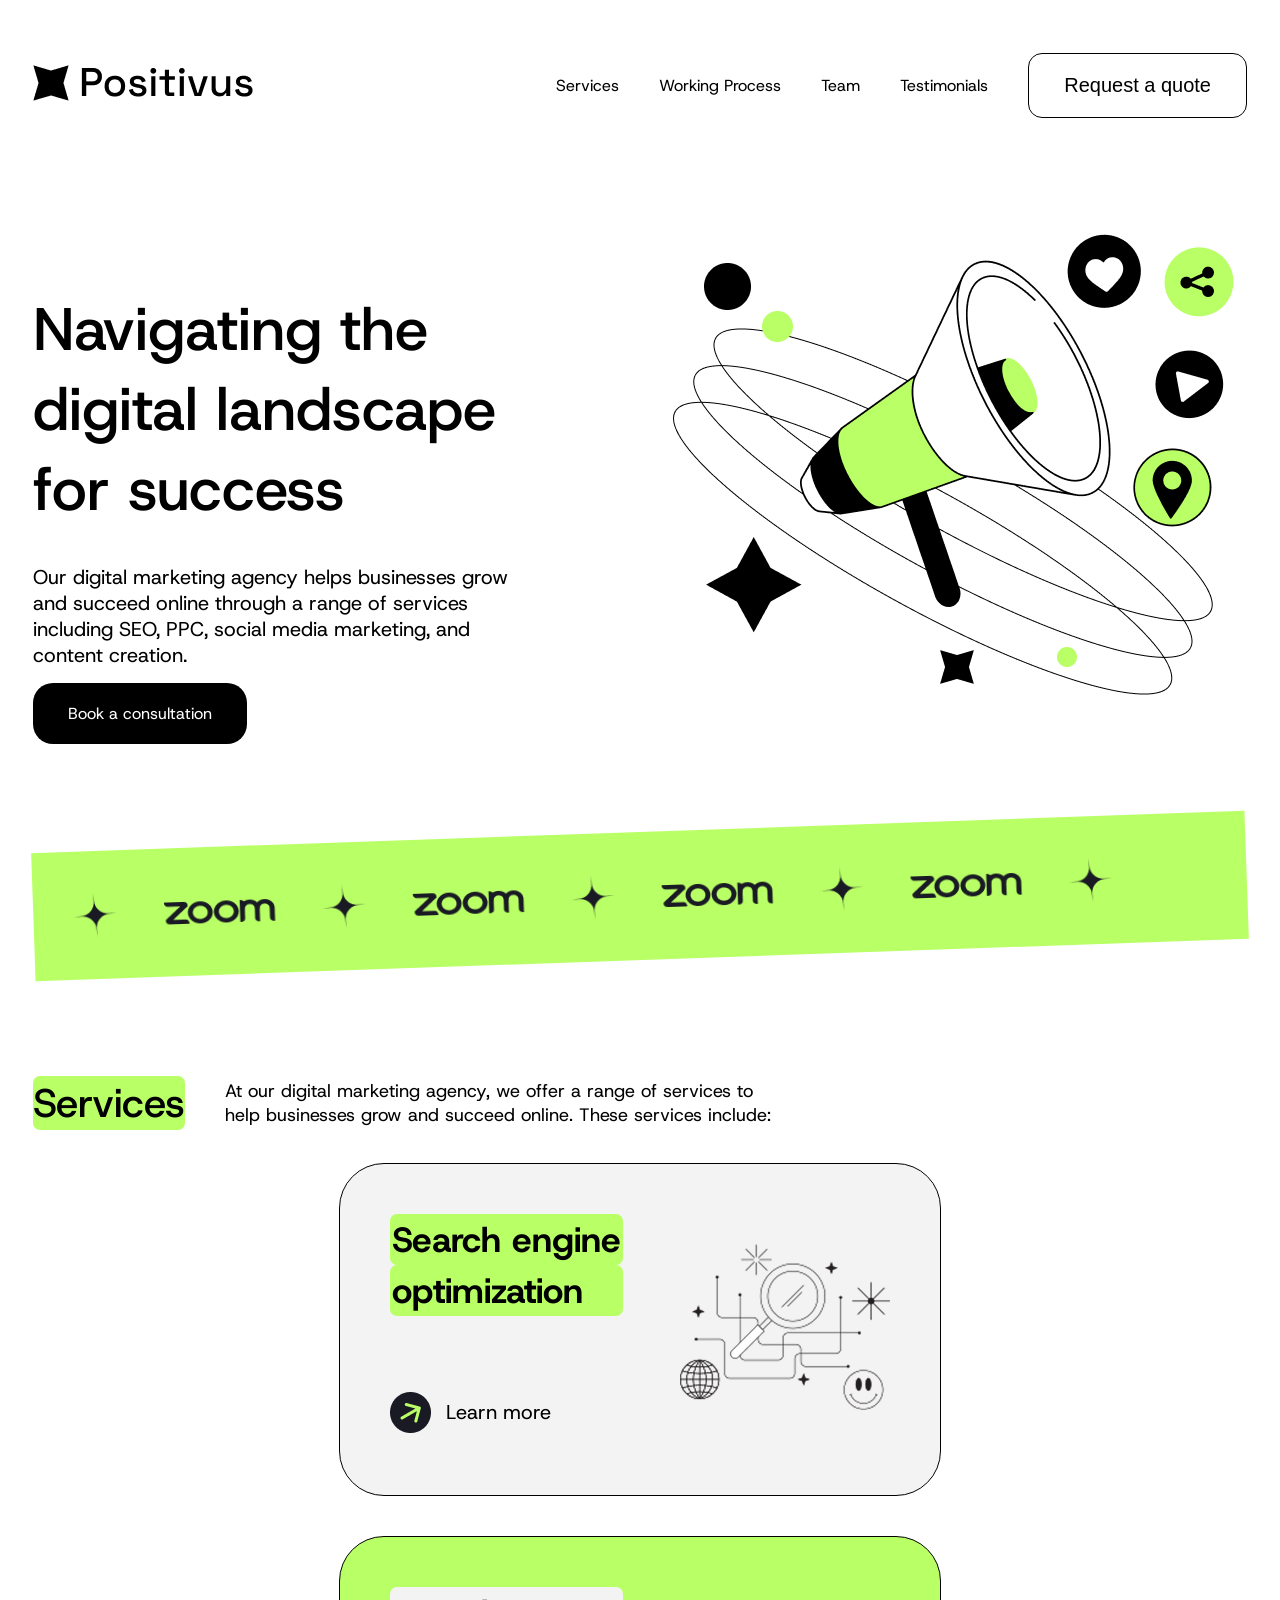
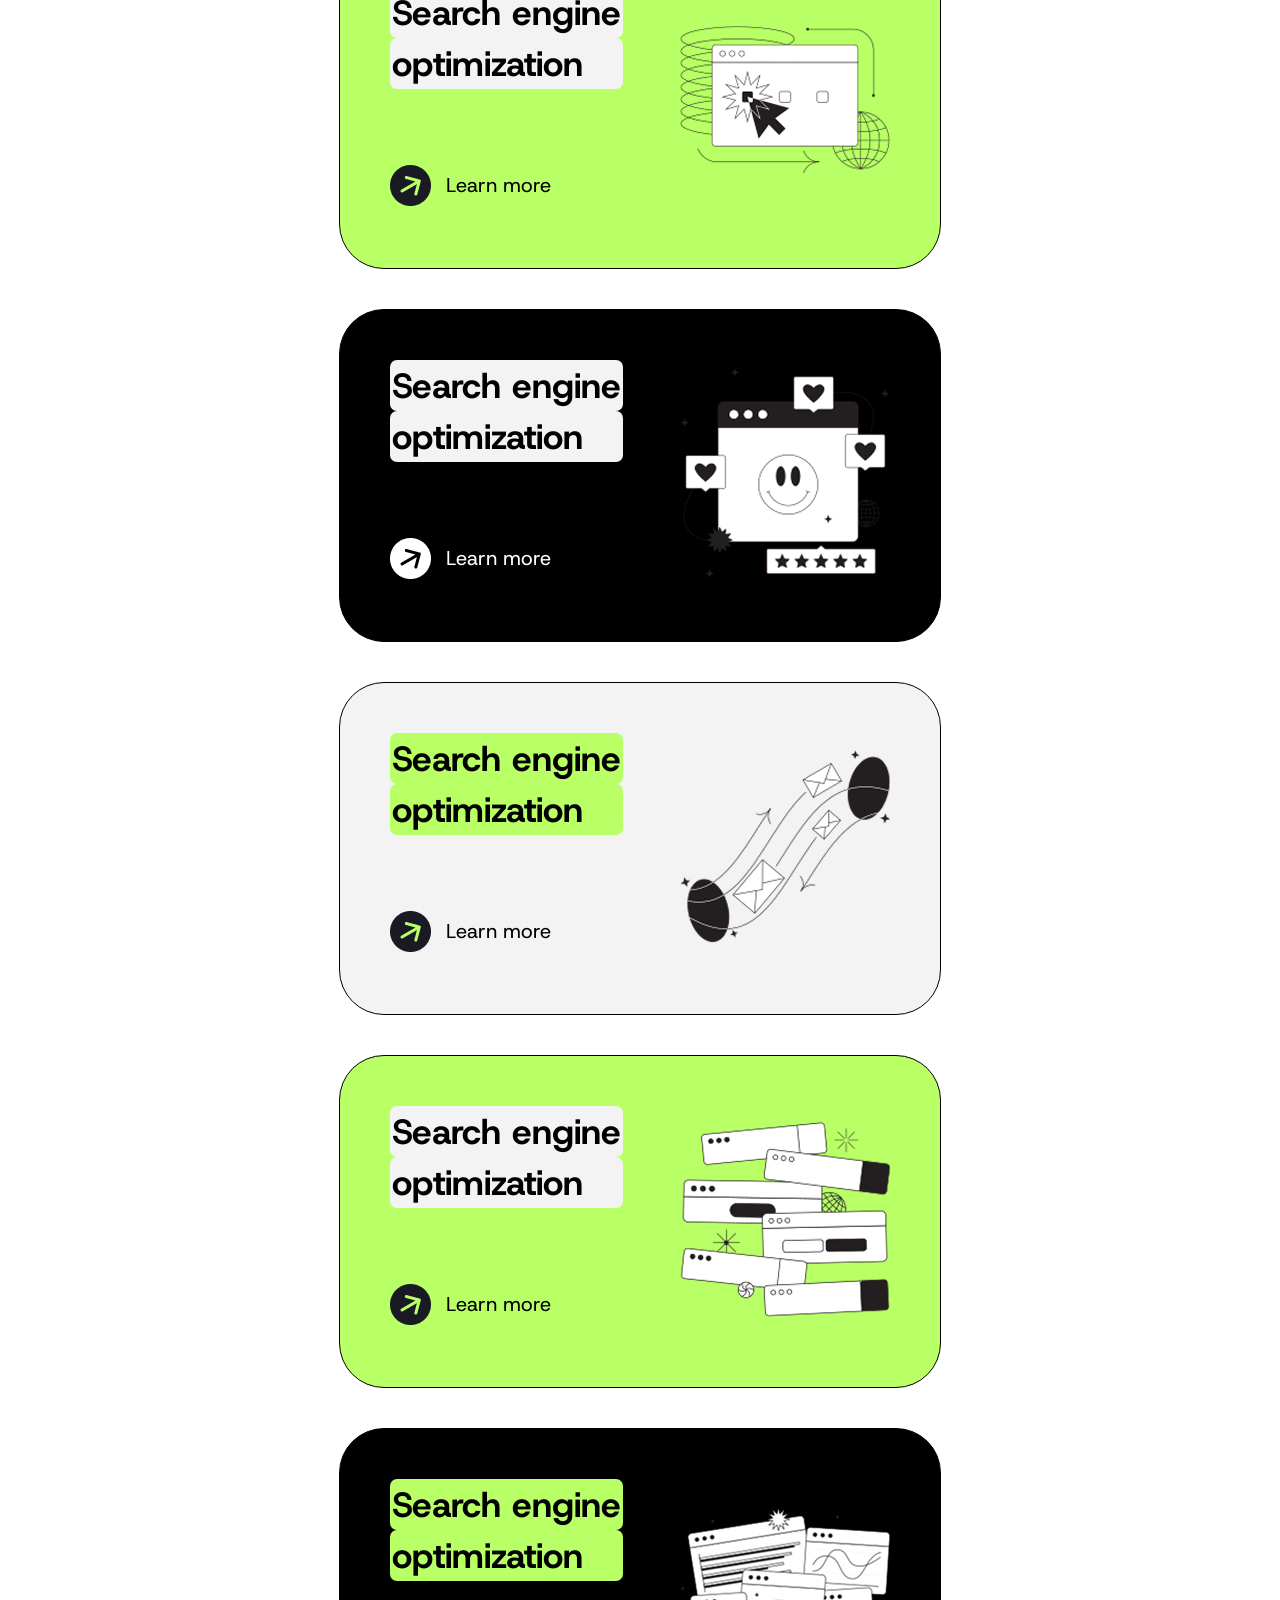
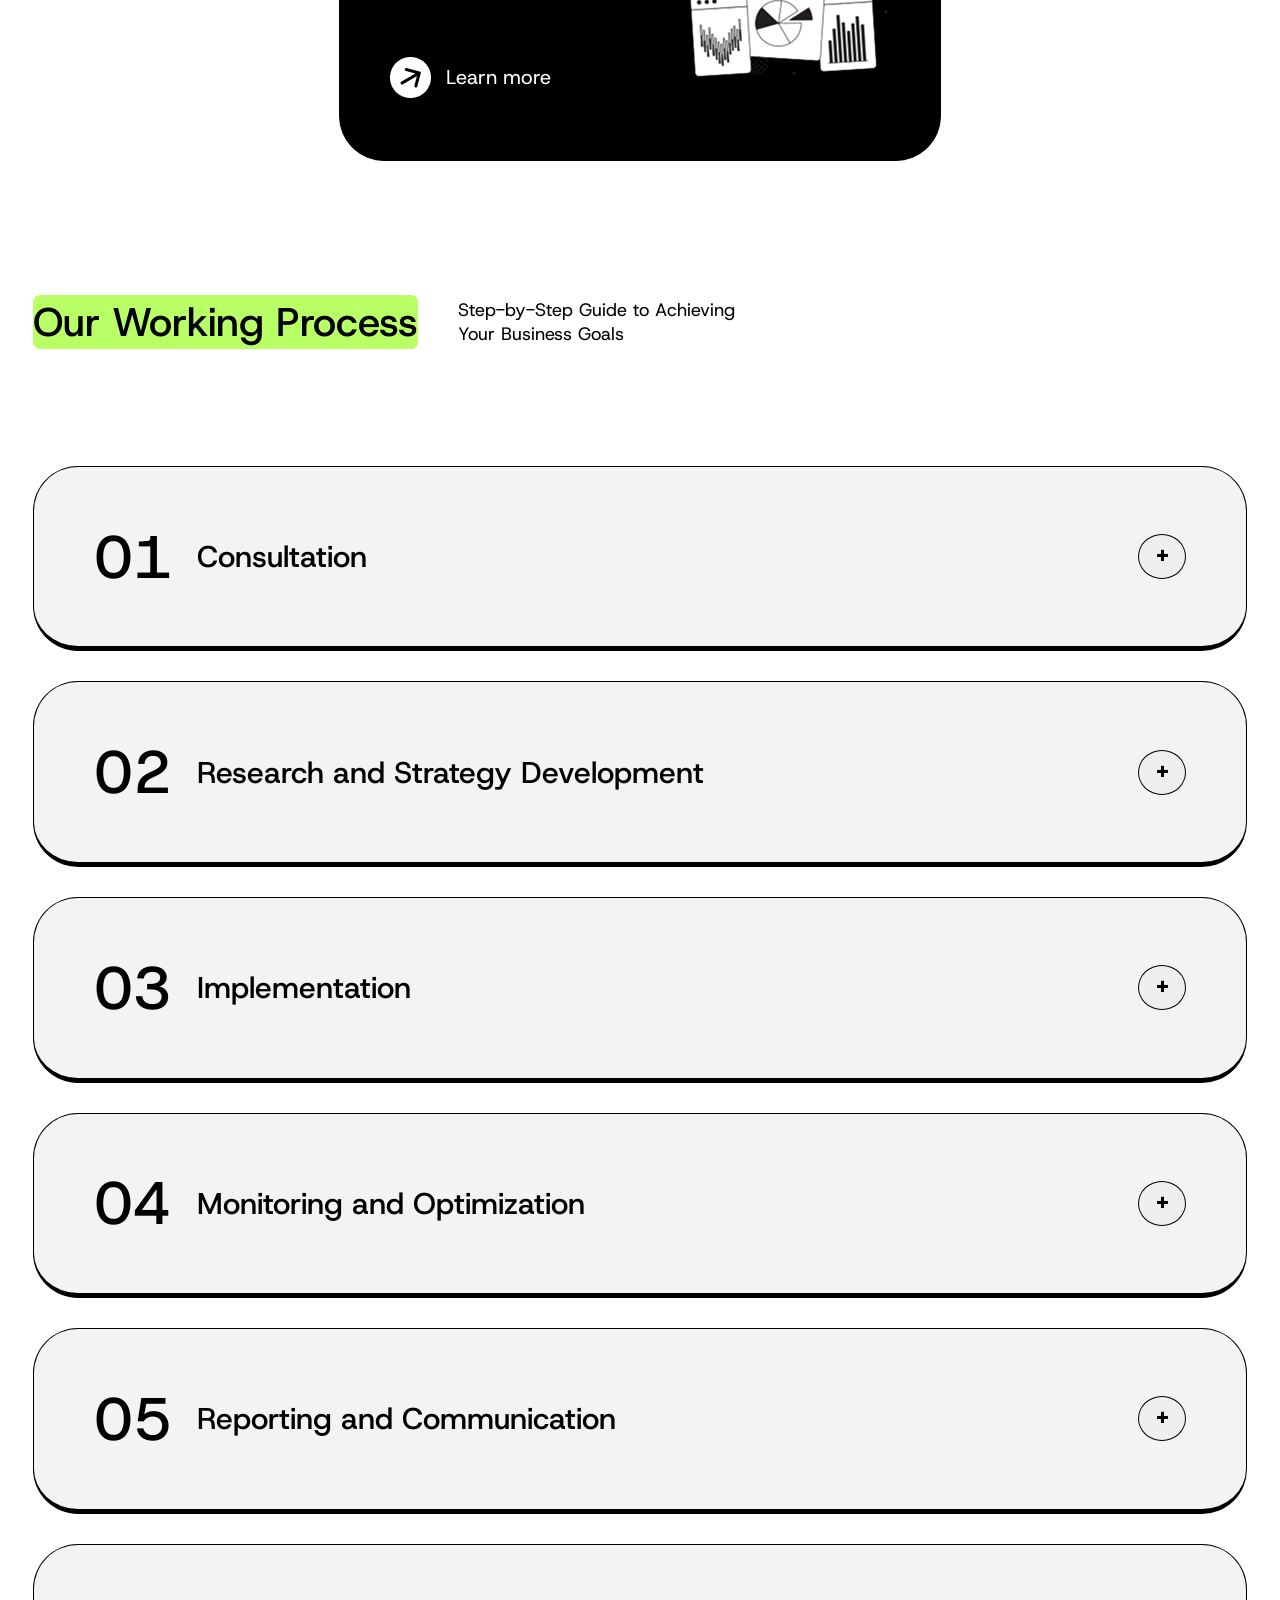
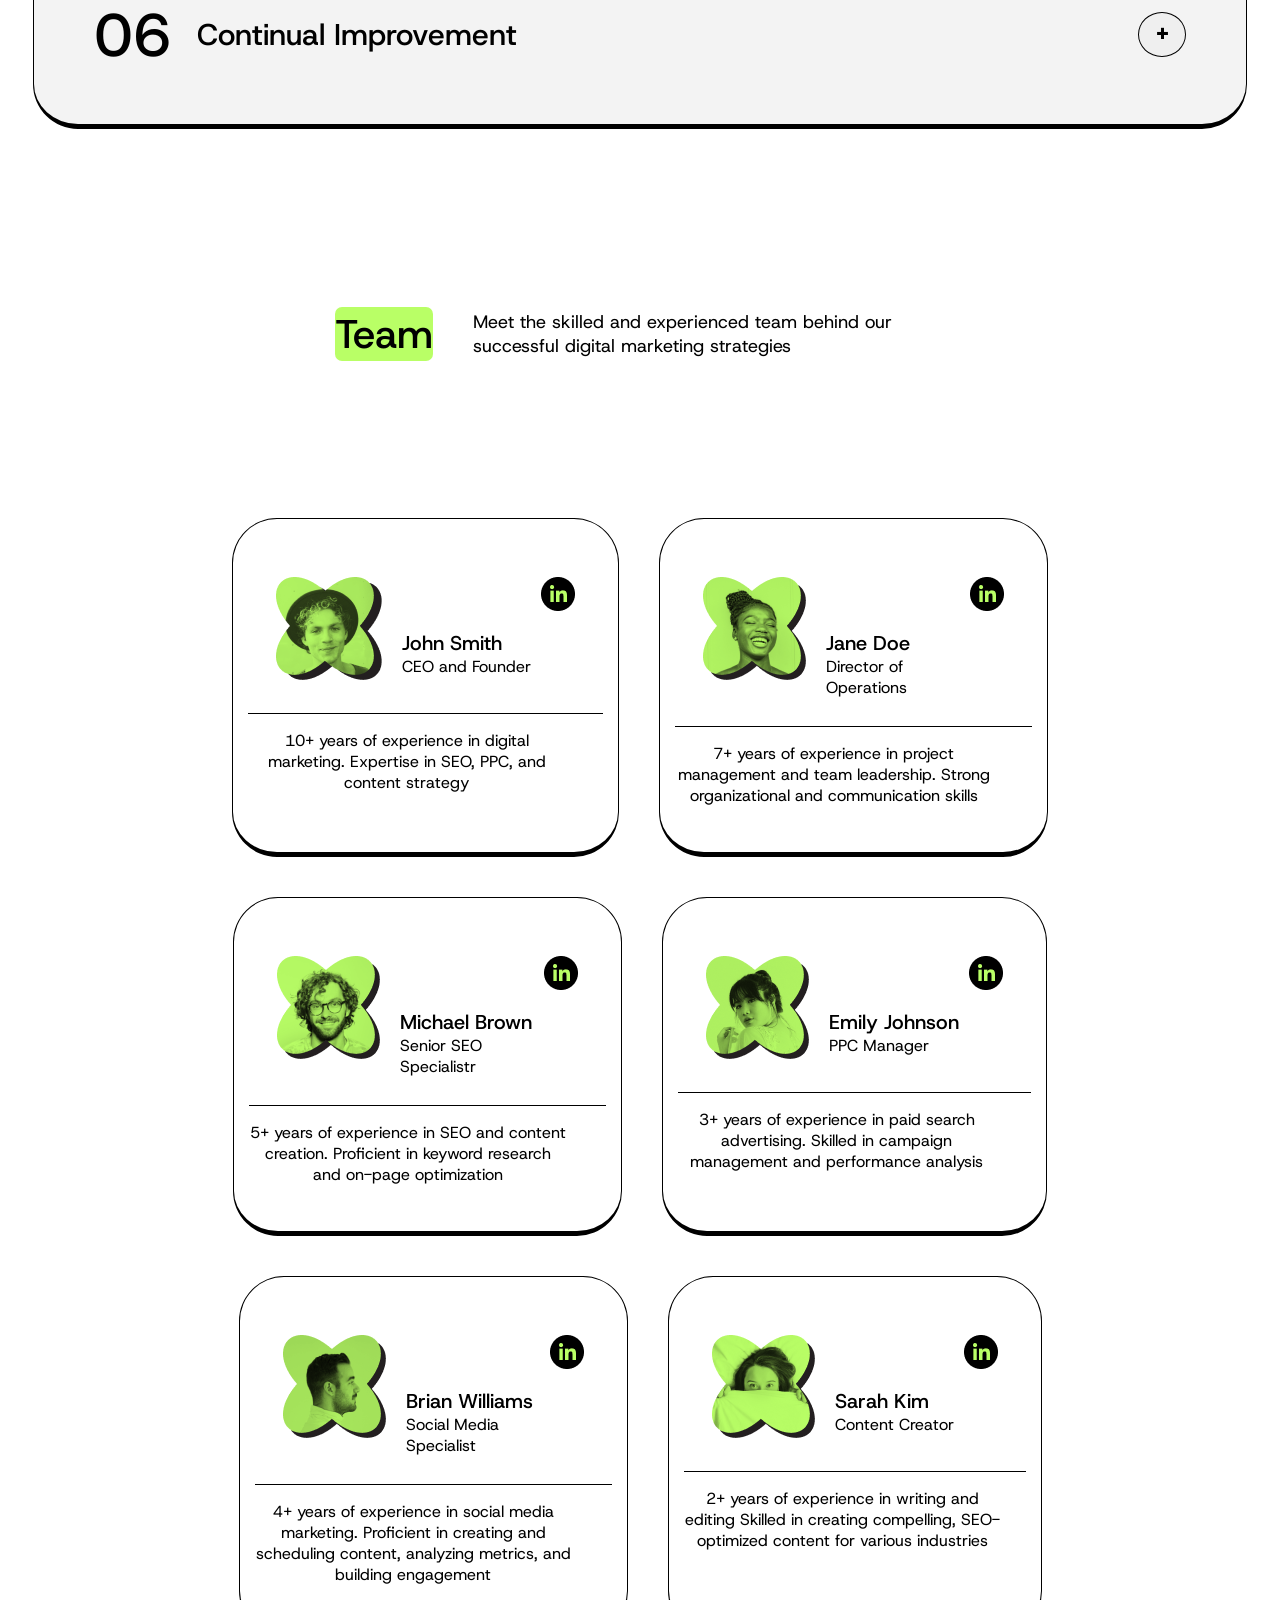
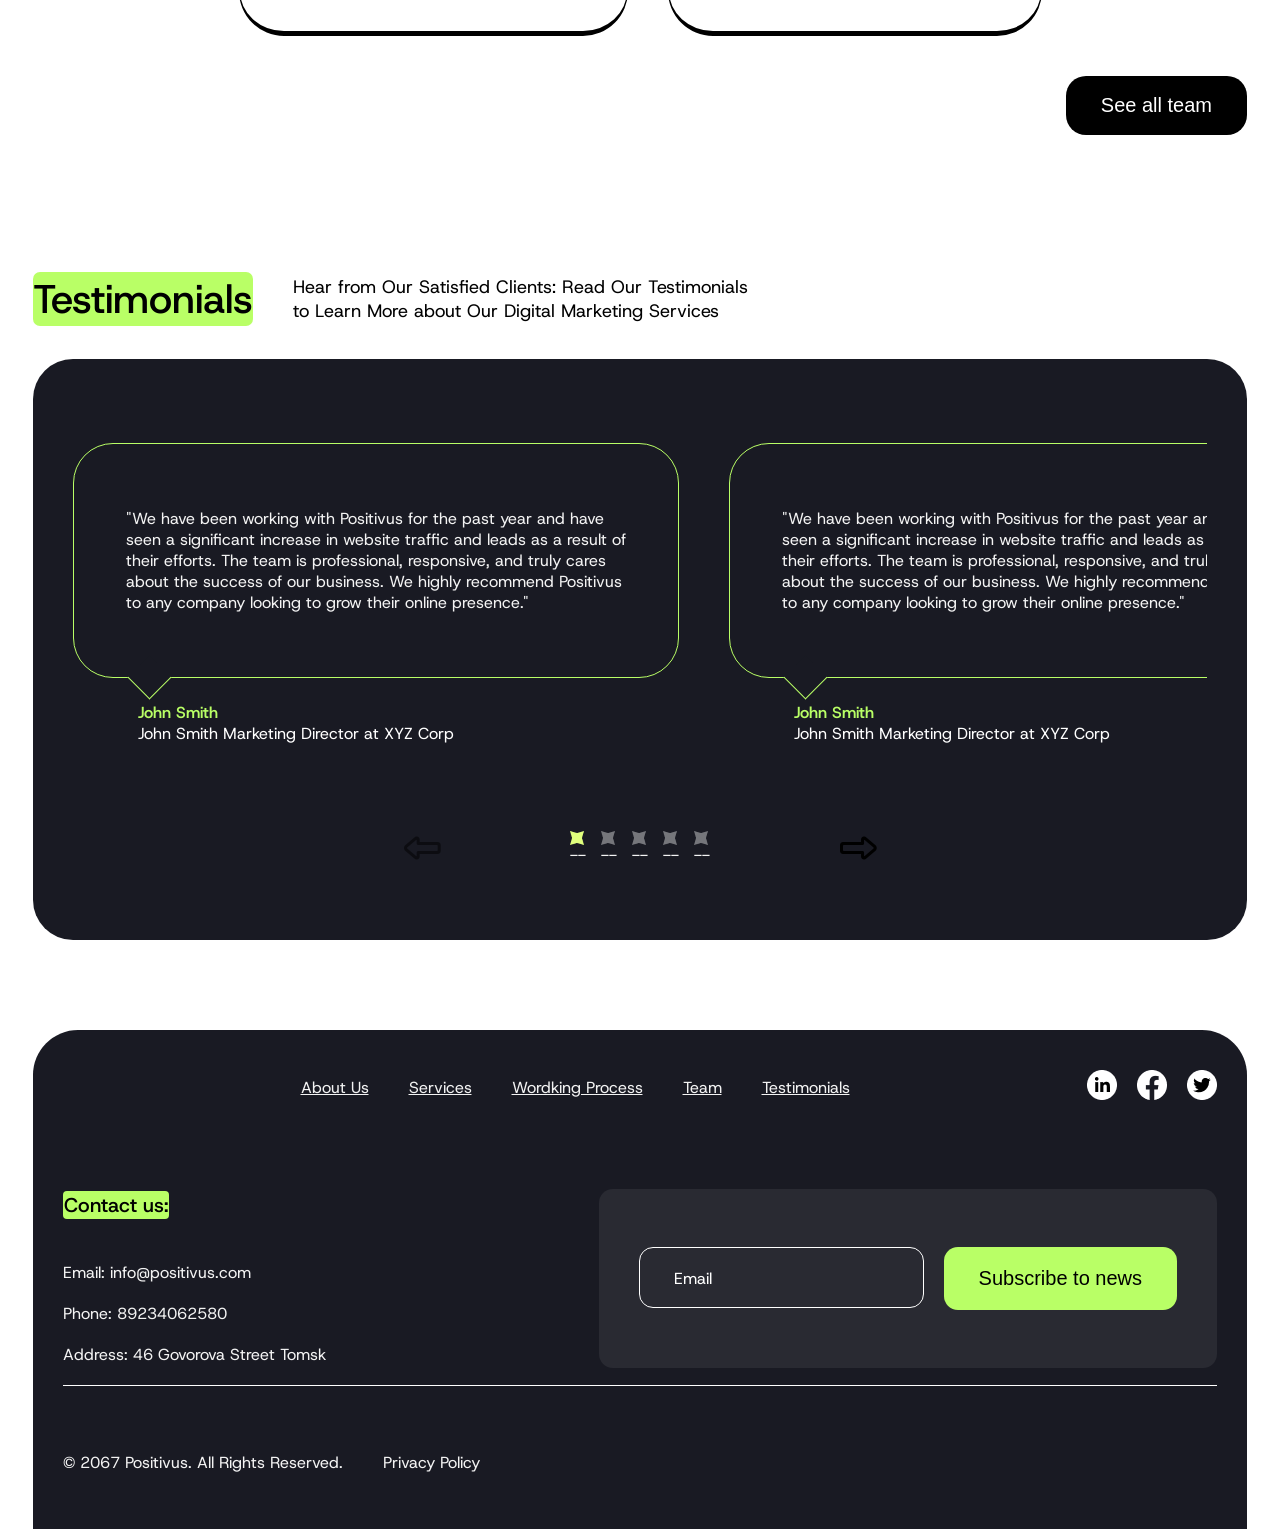
==== commit c61c283f: "Add files via upload" ====
--- a/index.html
+++ b/index.html
@@ -13,6 +13,13 @@
             <a href="#" class="header__logo">
                 <img src="img/Frame 9.png" alt="">
             </a>
+
+            <button class="burger__button" id="burger-btn">
+                <span class="burger__line"></span>
+                <span class="burger__line"></span>
+                <span class="burger__line"></span>
+            </button>
+
             <nav class="header__nav">
                 <ul class="heaer__list">
                     <li class="header__item">
@@ -33,6 +40,7 @@
         </div>
     </div>
 </header>
+
     <main class="content">
         <section class="hero" id="hero">
             <div class="container">
--- a/style.css
+++ b/style.css
@@ -17,6 +17,10 @@
     padding: 0 auto;
 }
 
+body.no-scroll {
+    overflow: hidden;
+}
+
 .container{
     margin: 0 auto;
     max-width: 1254px;
@@ -28,6 +32,10 @@
     align-items: center;
     justify-content: space-between;
     padding: 53px 0 ;
+}
+
+.burger__button{
+    display: none;
 }
 
 .header__nav{
@@ -76,6 +84,13 @@
     font-size: 20px;
     margin-bottom: 35px;
     max-width: 500px;
+}
+
+.hero__link{
+    color: #FFF;
+    background-color: #000;
+    padding:20px 35px ;
+    border-radius: 20px;
 }
 
 .hero__link{
@@ -698,4 +713,362 @@
 .input__groups input.error {
     border: 1px solid #ff4d4d;
     background-color: #fff5f5;
-}+}
+
+.burger__line {
+    width: 100%;
+    height: 3px;
+    background-color: #000000;
+    transition: transform 0.3s ease-in-out, opacity 0.3s ease-in-out;
+}
+
+@media (max-width: 1280px) {
+    .container {
+        padding: 0 20px;
+        box-sizing: border-box;
+    }
+
+    .services__cards, 
+    .team__wrapper {
+        justify-content: center;
+    }
+
+    .working__info-item {
+        width: 100%;
+        max-width: 1230px;
+    }
+
+    .footer__wrapper {
+        padding: 40px 30px;
+    }
+
+    .modal {
+        max-width: 90%;
+        height: auto;
+    }
+
+    .modal__wrapper {
+        padding: 40px;
+    }
+
+    .input__groups {
+        width: 100%;
+    }
+}
+
+@media (max-width: 1024px) {
+    .header__wrapper {
+        padding: 25px 0;
+    }
+
+
+    .nach{
+        margin: 0 30px;
+    }
+
+    .service__item{
+        padding: 20px;
+    }
+
+    .hero__wrapper {
+        flex-direction: column-reverse;
+        align-items: center;
+        text-align: center;
+        gap: 35px;
+        margin-bottom: 50px;
+    }
+
+
+    .hero__tittle {
+        font-size: 42px;
+        max-width: 100%;
+        margin-bottom: 20px;
+    }
+
+    .hero__text {
+        max-width: 100%;
+        margin-bottom: 25px;
+    }
+
+    .parents__container {
+        flex-wrap: wrap;
+        justify-content: center;
+        padding: 30px 20px;
+        gap: 30px;
+    }
+
+
+    .working__info-item{
+        max-width: 800px;
+    }
+
+    .companny {
+        gap: 30px;
+    }
+
+    .services__cards {
+        display: flex;
+        grid-template-columns: repeat(2, 1fr);
+        gap: 20px;
+        align-items: center;
+    }
+
+    .service__item {
+        width: 100%;
+        max-width: 500px;
+    }
+
+    .team__list {
+        grid-template-columns: repeat(2, 1fr);
+        gap: 20px;
+    }
+    .footer__top {
+        flex-direction: column;
+        align-items: center;
+        gap: 20px;
+        text-align: center;
+    }
+
+    .footer__list {
+        flex-wrap: wrap;
+        justify-content: center;
+        gap: 15px;
+    }
+
+    .footer__content {
+        flex-direction: column;
+        align-items: center;
+        gap: 40px;
+        text-align: center;
+    }
+
+    .Subscription {
+        width: 100%;
+        max-width: 400px;
+    }
+
+    .modal__wrapper {
+        flex-direction: column;
+        max-width: 500px;
+        padding: 30px 20px;
+    }
+
+    .modal__preview {
+        display: none;
+    }
+
+    .modal__content {
+        width: 100%;
+    }
+}
+
+@media (max-width: 768px) {
+    .hero__tittle {
+        font-size: 32px;
+    }
+
+    .services__tittle {
+        font-size: 26px;
+    }
+
+    .hero__text, .services__text, .team__item-bottom, .footer__contact-text {
+        font-size: 14px;
+    }
+
+    .nach {
+        flex-direction: column;
+        align-items: center;
+        text-align: center;
+        gap: 15px;
+    }
+
+    .services__text {
+        max-width: 100%;
+    }
+
+    .header__nav {
+        position: fixed;
+        top: 0;
+        right: -100%;
+        width: 100%;
+        height: 100vh;
+        background-color: #ffffff;
+        display: flex;
+        flex-direction: column;
+        align-items: center;
+        justify-content: center;
+        gap: 40px;
+        transition: right 0.3s ease-in-out;
+        z-index: 99;
+    }
+
+    .header__nav.active {
+        right: 0;
+    }
+
+    .heaer__list {
+        flex-direction: column;
+        align-items: center;
+        gap: 25px;
+    }
+
+    .burger__button {
+        display: flex;
+        flex-direction: column;
+        justify-content: space-between;
+        width: 30px;
+        height: 20px;
+        background: none;
+        border: none;
+        cursor: pointer;
+        padding: 0;
+        position: relative;
+        z-index: 100;
+    }
+
+    .burger__line {
+        width: 100%;
+        height: 3px;
+        background-color: #000000;
+        transition: transform 0.3s ease-in-out, opacity 0.3s ease-in-out;
+    }
+
+    .burger__button.active .burger__line:nth-child(1) {
+        transform: translateY(8px) rotate(45deg);
+    }
+
+    .burger__button.active .burger__line:nth-child(2) {
+        opacity: 0;
+    }
+
+    .burger__button.active .burger__line:nth-child(3) {
+        transform: translateY(-8px) rotate(-45deg);
+    }
+
+    .services__cards {
+        grid-template-columns: 1fr;
+    }
+
+    .service__item {
+        flex-direction: column-reverse;
+        align-items: flex-start;
+        gap: 25px;
+        padding: 30px;
+        width: 100%;
+        max-height: none;
+        box-sizing: border-box;
+    }
+
+    .card__img {
+        align-self: flex-end;
+    }
+
+    .card__text {
+        font-size: 22px;
+        width: 100%;
+    }
+
+    .service__item-link {
+        margin-top: 25px;
+    }
+
+    .working__info-tittle {
+        font-size: 36px;
+    }
+
+    .working__info-text {
+        font-size: 18px;
+    }
+
+    .working__info-wrapper {
+        flex-direction: column;
+        align-items: flex-start;
+        gap: 15px;
+        position: relative;
+        padding: 20px;
+    }
+
+    .working__info-button {
+        position: absolute;
+        top: 20px;
+        right: 20px;
+    }
+
+    .working__info-item {
+        border-radius: 30px;
+    }
+
+    .team__list {
+        grid-template-columns: 1fr;
+        margin-top: 40px;
+    }
+
+    .team__item {
+        padding: 20px;
+        max-width: 100%;
+        box-sizing: border-box;
+        border-radius: 30px;
+    }
+
+    .team__wrapper {
+        gap: 20px;
+    }
+
+    .reviews {
+        padding: 40px 0;
+    }
+
+    .reviews__slider-item {
+        min-width: 280px;
+        width: 100%;
+    }
+
+    .reviews__card-body {
+        padding: 30px 25px;
+    }
+
+    .reviews__actions {
+        padding-inline: 20px;
+    }
+
+    .footer__top {
+        flex-direction: column;
+        gap: 25px;
+        margin-bottom: 40px;
+    }
+
+    .footer__list {
+        flex-direction: column;
+        gap: 15px 0;
+    }
+
+    .Subscription {
+        flex-direction: column;
+        align-items: stretch;
+        width: 100%;
+        box-sizing: border-box;
+        padding: 25px;
+    }
+
+    .input__group {
+        width: 100%;
+    }
+
+    .footer__bottom {
+        flex-direction: column;
+        align-items: center;
+        gap: 15px 0;
+        text-align: center;
+        padding-top: 30px;
+    }
+
+    .modal__wrapper {
+        padding: 30px 20px;
+    }
+
+    .modal__button {
+        width: 100%;
+        padding: 20px 0;
+    }
+}
+
